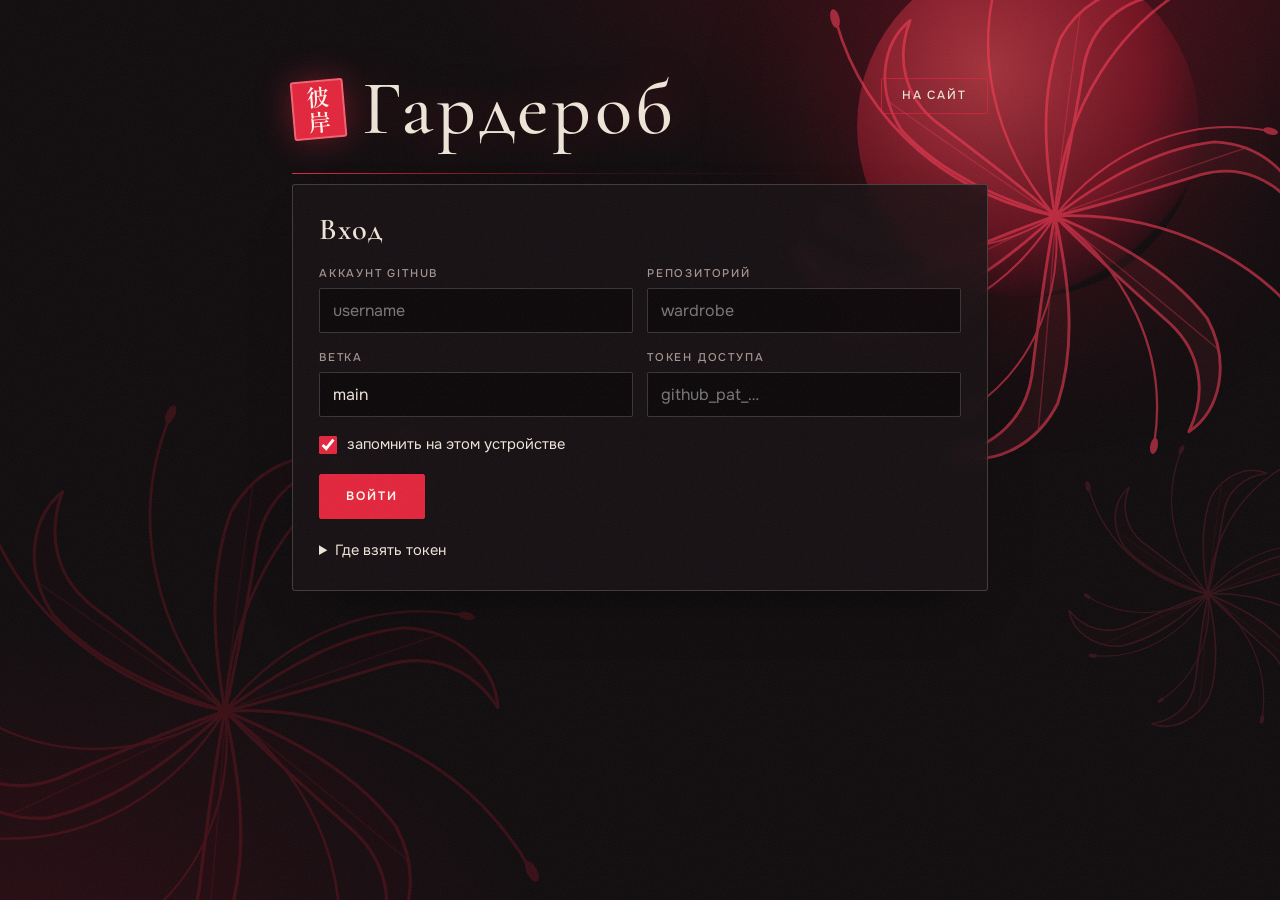
==== admin.html @ f87219b6 "Персонажи и категории Главная показывает персонажей, по нажатию открывается гардероб персонажа с вкл" ====
<!doctype html>
<html lang="ru">
<head>
  <meta charset="utf-8">
  <meta name="viewport" content="width=device-width, initial-scale=1">
  <meta name="theme-color" content="#0e0a0c">
  <meta name="robots" content="noindex,nofollow">
  <title>Гардероб · админка</title>
  <link rel="preconnect" href="https://fonts.googleapis.com">
  <link rel="preconnect" href="https://fonts.gstatic.com" crossorigin>
  <link href="https://fonts.googleapis.com/css2?family=Cormorant+Garamond:ital,wght@0,500;0,600;1,500&family=Onest:wght@400;500;600&family=Shippori+Mincho:wght@600&display=swap" rel="stylesheet">
  <link rel="stylesheet" href="style.css">
</head>
<body>
  <svg width="0" height="0" style="position:absolute" aria-hidden="true"><defs><g id="lily" fill="none" stroke="currentColor" stroke-linecap="round" stroke-linejoin="round"><path d="M0 0C-5 -20 -10 -46 -3 -70C5 -87 22 -95 36 -90C20 -87 9 -76 7 -60C5 -38 3 -18 0 0Z" transform="rotate(4.2) scale(0.94)" fill="currentColor" fill-opacity=".13" stroke-width="1.1"/><path d="M0 -6C1 -28 2 -52 4 -80" transform="rotate(4.2) scale(0.94)" stroke-width=".5" stroke-opacity=".6"/><path d="M0 0C-5 -20 -10 -46 -3 -70C5 -87 22 -95 36 -90C20 -87 9 -76 7 -60C5 -38 3 -18 0 0Z" transform="rotate(67.5) scale(0.93)" fill="currentColor" fill-opacity=".13" stroke-width="1.1"/><path d="M0 -6C1 -28 2 -52 4 -80" transform="rotate(67.5) scale(0.93)" stroke-width=".5" stroke-opacity=".6"/><path d="M0 0C-5 -20 -10 -46 -3 -70C5 -87 22 -95 36 -90C20 -87 9 -76 7 -60C5 -38 3 -18 0 0Z" transform="rotate(126.4) scale(0.97)" fill="currentColor" fill-opacity=".13" stroke-width="1.1"/><path d="M0 -6C1 -28 2 -52 4 -80" transform="rotate(126.4) scale(0.97)" stroke-width=".5" stroke-opacity=".6"/><path d="M0 0C-5 -20 -10 -46 -3 -70C5 -87 22 -95 36 -90C20 -87 9 -76 7 -60C5 -38 3 -18 0 0Z" transform="rotate(181.6) scale(0.99)" fill="currentColor" fill-opacity=".13" stroke-width="1.1"/><path d="M0 -6C1 -28 2 -52 4 -80" transform="rotate(181.6) scale(0.99)" stroke-width=".5" stroke-opacity=".6"/><path d="M0 0C-5 -20 -10 -46 -3 -70C5 -87 22 -95 36 -90C20 -87 9 -76 7 -60C5 -38 3 -18 0 0Z" transform="rotate(241.4) scale(0.98)" fill="currentColor" fill-opacity=".13" stroke-width="1.1"/><path d="M0 -6C1 -28 2 -52 4 -80" transform="rotate(241.4) scale(0.98)" stroke-width=".5" stroke-opacity=".6"/><path d="M0 0C-5 -20 -10 -46 -3 -70C5 -87 22 -95 36 -90C20 -87 9 -76 7 -60C5 -38 3 -18 0 0Z" transform="rotate(301.7) scale(0.93)" fill="currentColor" fill-opacity=".13" stroke-width="1.1"/><path d="M0 -6C1 -28 2 -52 4 -80" transform="rotate(301.7) scale(0.93)" stroke-width=".5" stroke-opacity=".6"/><g transform="rotate(-1.4) scale(1.11)"><path d="M0 0C3 -34 22 -66 56 -80" stroke-width=".9"/><ellipse cx="57" cy="-80.5" rx="3.2" ry="1.5" transform="rotate(-20 57 -80.5)" fill="currentColor" stroke="none"/></g><g transform="rotate(33.2) scale(0.87)"><path d="M0 0C3 -34 22 -66 56 -80" stroke-width=".9"/><ellipse cx="57" cy="-80.5" rx="3.2" ry="1.5" transform="rotate(-20 57 -80.5)" fill="currentColor" stroke="none"/></g><g transform="rotate(82.3) scale(1.16)"><path d="M0 0C3 -34 22 -66 56 -80" stroke-width=".9"/><ellipse cx="57" cy="-80.5" rx="3.2" ry="1.5" transform="rotate(-20 57 -80.5)" fill="currentColor" stroke="none"/></g><g transform="rotate(121.4) scale(0.94)"><path d="M0 0C3 -34 22 -66 56 -80" stroke-width=".9"/><ellipse cx="57" cy="-80.5" rx="3.2" ry="1.5" transform="rotate(-20 57 -80.5)" fill="currentColor" stroke="none"/></g><g transform="rotate(168.6) scale(0.80)"><path d="M0 0C3 -34 22 -66 56 -80" stroke-width=".9"/><ellipse cx="57" cy="-80.5" rx="3.2" ry="1.5" transform="rotate(-20 57 -80.5)" fill="currentColor" stroke="none"/></g><g transform="rotate(206.5) scale(0.90)"><path d="M0 0C3 -34 22 -66 56 -80" stroke-width=".9"/><ellipse cx="57" cy="-80.5" rx="3.2" ry="1.5" transform="rotate(-20 57 -80.5)" fill="currentColor" stroke="none"/></g><g transform="rotate(233.6) scale(0.83)"><path d="M0 0C3 -34 22 -66 56 -80" stroke-width=".9"/><ellipse cx="57" cy="-80.5" rx="3.2" ry="1.5" transform="rotate(-20 57 -80.5)" fill="currentColor" stroke="none"/></g><g transform="rotate(276.6) scale(1.11)"><path d="M0 0C3 -34 22 -66 56 -80" stroke-width=".9"/><ellipse cx="57" cy="-80.5" rx="3.2" ry="1.5" transform="rotate(-20 57 -80.5)" fill="currentColor" stroke="none"/></g><g transform="rotate(314.3) scale(1.01)"><path d="M0 0C3 -34 22 -66 56 -80" stroke-width=".9"/><ellipse cx="57" cy="-80.5" rx="3.2" ry="1.5" transform="rotate(-20 57 -80.5)" fill="currentColor" stroke="none"/></g><circle r="2.4" fill="currentColor" stroke="none"/></g></defs></svg>
  <div class="garden" aria-hidden="true">
    <i class="moon"></i>
    <svg class="lily a" viewBox="-110 -110 220 220"><use href="#lily"/></svg>
    <svg class="lily b" viewBox="-110 -110 220 220"><use href="#lily"/></svg>
    <svg class="lily c" viewBox="-110 -110 220 220"><use href="#lily"/></svg>
    <div class="petals"><span></span><span></span><span></span><span></span><span></span><span></span><span></span><span></span><span></span><span></span><span></span></div>
  </div>
  <div class="wrap narrow">
    <header class="top">
      <h1><a href="./">Гардероб</a></h1>
      <nav><a href="./">На сайт</a></nav>
    </header>
  </div>

  <main class="admin">
    <p id="status" class="status" role="status" hidden></p>

    <!-- 1. ВХОД -->
    <section class="panel" id="p-connect">
      <h2>Вход</h2>
      <div class="two">
        <label class="field">Аккаунт GitHub<input id="owner" placeholder="username" autocapitalize="off" autocorrect="off"></label>
        <label class="field">Репозиторий<input id="repo" placeholder="wardrobe" autocapitalize="off" autocorrect="off"></label>
      </div>
      <div class="two">
        <label class="field">Ветка<input id="branch" value="main" autocapitalize="off"></label>
        <label class="field">Токен доступа<input id="token" type="password" placeholder="github_pat_…" autocomplete="off"></label>
      </div>
      <label class="check"><input type="checkbox" id="remember" checked> запомнить на этом устройстве</label>
      <div class="row"><button class="btn" id="connect" type="button">Войти</button></div>

      <details>
        <summary>Где взять токен</summary>
        <ol>
          <li>Открой <a href="https://github.com/settings/personal-access-tokens/new" target="_blank" rel="noopener">создание токена</a>.</li>
          <li>Repository access: <b>Only select repositories</b>, выбери репозиторий гардероба.</li>
          <li>Permissions, Repository permissions: <b>Contents: Read and write</b>.</li>
          <li>Generate token, скопируй и вставь сюда.</li>
        </ol>
        <p class="small">Токен лежит только в твоём браузере и уходит только на api.github.com. Без него страница ничего не умеет, поэтому посторонние ничего не изменят.</p>
      </details>
    </section>

    <!-- 2. ПЕРСОНАЖИ -->
    <section class="panel" id="p-chars" hidden>
      <h2 id="c-title">Персонажи</h2>
      <p class="small">Шаг 1. Создай персонажей: у каждого свой гардероб, на сайте он открывается по нажатию на карточку.</p>
      <ul class="list" id="clist"></ul>
      <form id="cform" autocomplete="off" style="margin-top:22px">
        <span class="lbl" id="c-form-title">Новый персонаж</span>
        <div class="cover-row">
          <div class="cover-prev" id="c-prev"></div>
          <div class="cover-side">
            <button class="btn ghost" id="c-add-img" type="button">Выбрать обложку</button>
            <input id="c-file" type="file" accept="image/*" hidden>
            <p class="small">Портрет или арт персонажа. Можно без обложки.</p>
          </div>
        </div>
        <label class="field" style="margin-top:18px">Имя<input id="c-name" required placeholder="Лилия"></label>
        <label class="field">Короткая подпись<input id="c-note" placeholder="Необязательно: кто она, откуда"></label>
        <div class="row">
          <button class="btn" id="c-submit" type="submit">Добавить персонажа</button>
          <button class="btn ghost" id="c-cancel" type="button" hidden>Отмена</button>
        </div>
      </form>
    </section>

    <!-- 3. КАТЕГОРИИ -->
    <section class="panel" id="p-cats" hidden>
      <h2>Категории</h2>
      <p class="small">Шаг 2. Создай категории один раз: потом при добавлении вещи они выбираются из списка. Они общие для всех персонажей.</p>
      <div class="chips" id="catlist"></div>
      <form id="catform" class="inline" autocomplete="off">
        <input id="cat-new" placeholder="Новая категория, например Корсеты" aria-label="Новая категория">
        <button class="btn" type="submit">Добавить</button>
      </form>
    </section>

    <!-- 4. ДОБАВИТЬ -->
    <section class="panel" id="p-add" hidden>
      <h2 id="form-title">Новая вещь</h2>
      <p class="small" style="margin:-8px 0 18px">Шаг 3. Выбери персонажа и категорию из созданных выше.</p>
      <form id="form" autocomplete="off">
        <div class="imgs">
          <span class="lbl">Фото. Первое станет обложкой, чтобы выбрать другое, нажми на него.</span>
          <div class="thumbs" id="thumbs"></div>
          <button class="btn ghost" id="add-img" type="button">Добавить фото</button>
          <input id="f-files" type="file" accept="image/*" multiple hidden>
          <p class="small">До 8 фото. Перед загрузкой сжимаются в webp.</p>
        </div>

        <label class="field" style="margin-top:22px">Название<input id="f-name" required placeholder="Чёрный свитер оверсайз"></label>

        <div class="two">
          <label class="field">Персонаж<select id="f-char" required></select></label>
          <label class="field">Категория<select id="f-cat" required></select></label>
        </div>
        <p class="small" id="f-hint" hidden></p>

        <div class="pick">
          <span class="lbl">Цвет. До двух, первый считается основным.</span>
          <div class="palette" id="palette"></div>
        </div>

        <div class="pick">
          <span class="lbl">Сезон</span>
          <div class="pills" id="seasons"></div>
        </div>

        <label class="field">Теги через запятую<input id="f-tags" placeholder="оверсайз, шерсть"></label>
        <div class="sug" id="sug"></div>

        <label class="field">Заметка<textarea id="f-note" rows="3" placeholder="Бренд, размер, где куплено, как стирать"></textarea></label>

        <div class="row">
          <button class="btn" id="submit" type="submit">Добавить в гардероб</button>
          <button class="btn ghost" id="cancel" type="button" hidden>Отмена</button>
        </div>
      </form>
    </section>

    <!-- 5. СПИСОК -->
    <section class="panel" id="p-list" hidden>
      <h2>В гардеробе <span id="n" class="small"></span></h2>
      <ul class="list" id="list"></ul>
      <p class="small">После сохранения сайт обновляется примерно через минуту.</p>
    </section>
  </main>

  <script src="config.js"></script>
  <script src="admin.js"></script>
</body>
</html>
---- style.css ----
/* ============================================================
   ГАРДЕРОБ — ночной сад хигэнбаны (彼岸花)
   тёмная бумага, кровавая луна, тонкие линии, алый только как акцент
   ============================================================ */

/* ---------- основа ---------- */
:root{
  --paper:#0e0a0c;
  --surface:#171013;
  --ink:#ece3d6;
  --mute:#a3938f;
  --line:#33252a;
  --edge:rgba(236,227,214,.2);
  --mat:#efe6da;          /* паспарту под фото */

  --red:#e0243b;
  --red-d:#9c1428;
  --glow:rgba(224,36,59,.42);
  --on-red:#fff4ea;

  --indigo:var(--red);    /* главный акцент (это имя читает админка) */
  --on-indigo:var(--on-red);
  --ok:#8fcfa0;
  --err:#ff8a96;

  --display:'Cormorant Garamond','Cormorant',Georgia,'Times New Roman',serif;
  --ui:'Onest',system-ui,-apple-system,'Segoe UI',sans-serif;
  --jp:'Shippori Mincho','Noto Serif JP','Yu Mincho','Hiragino Mincho ProN',serif;
}
*{box-sizing:border-box;margin:0;padding:0}
html{color-scheme:dark;scroll-behavior:smooth}
body{
  min-height:100vh;
  background:
    radial-gradient(ellipse 70% 45% at 82% -8%,rgba(150,14,34,.34),transparent 70%),
    radial-gradient(ellipse 60% 50% at 0% 105%,rgba(110,10,28,.28),transparent 70%),
    var(--paper);
  background-attachment:fixed;
  color:var(--ink);
  font:400 16px/1.55 var(--ui);
  -webkit-font-smoothing:antialiased;
  overflow-x:clip;
}
/* бумажное зерно */
body::after{
  content:"";position:fixed;inset:0;z-index:100;pointer-events:none;opacity:.06;mix-blend-mode:screen;
  background-image:url("data:image/svg+xml,%3Csvg xmlns='http://www.w3.org/2000/svg' width='160' height='160'%3E%3Cfilter id='n'%3E%3CfeTurbulence type='fractalNoise' baseFrequency='.85' numOctaves='2' stitchTiles='stitch'/%3E%3C/filter%3E%3Crect width='100%25' height='100%25' filter='url(%23n)'/%3E%3C/svg%3E");
}
a{color:inherit}
button,input,select,textarea{font:inherit;color:inherit}
button{cursor:pointer}
:focus-visible{outline:2px solid var(--red);outline-offset:4px}
::selection{background:var(--red);color:var(--on-red)}
[hidden]{display:none!important}
.wrap{position:relative;z-index:1;max-width:1500px;margin:0 auto;padding:0 clamp(16px,4vw,48px)}
.wrap.narrow{max-width:760px;padding:0 clamp(16px,4vw,32px)}

/* ---------- сад на заднем плане ---------- */
.garden{position:fixed;inset:0;z-index:0;pointer-events:none;overflow:hidden}
.moon{
  position:absolute;top:-5vmin;right:9vmin;width:min(38vmin,420px);aspect-ratio:1;border-radius:50%;
  background:radial-gradient(circle at 38% 34%,rgba(238,72,84,.62),rgba(168,22,44,.55) 52%,rgba(86,8,24,.34) 74%,transparent 75%);
  box-shadow:0 0 140px 30px rgba(190,20,44,.2);
  animation:breathe 9s ease-in-out infinite alternate;
}
@keyframes breathe{to{opacity:.8;transform:scale(1.03)}}
.lily{position:absolute;display:block;color:#ff3d58;transform-origin:50% 50%;animation:sway 12s ease-in-out infinite alternate}
.lily.a{top:-9vmin;right:-8vmin;width:min(66vmin,660px);opacity:.55}
.lily.b{bottom:-16vmin;left:-12vmin;width:min(74vmin,740px);opacity:.2;color:#d01a33;animation-duration:15s;animation-direction:alternate-reverse}
.lily.c{top:48%;right:-10vmin;width:min(36vmin,360px);opacity:.16;animation-duration:10s}
@keyframes sway{from{transform:rotate(-2.5deg)}to{transform:rotate(2.5deg)}}

/* падающие лепестки */
.petals span{
  position:absolute;top:-30px;left:var(--x);width:9px;height:24px;opacity:0;
  border-radius:100% 0 100% 0;background:linear-gradient(160deg,#ff5468,#86101f);
  animation:fall var(--t) linear var(--w) infinite;
}
@keyframes fall{
  0%{opacity:0;transform:translate3d(0,-30px,0) rotate(0)}
  8%{opacity:.8}
  92%{opacity:.5}
  100%{opacity:0;transform:translate3d(var(--dx),108vh,0) rotate(var(--rot))}
}
.petals span:nth-child(1){--x:6%;--t:21s;--w:-4s;--dx:70px;--rot:480deg}
.petals span:nth-child(2){--x:15%;--t:26s;--w:-15s;--dx:-50px;--rot:-420deg;scale:.7}
.petals span:nth-child(3){--x:26%;--t:23s;--w:-9s;--dx:90px;--rot:560deg;scale:.85}
.petals span:nth-child(4){--x:37%;--t:29s;--w:-21s;--dx:-80px;--rot:-500deg}
.petals span:nth-child(5){--x:48%;--t:24s;--w:-2s;--dx:60px;--rot:400deg;scale:.65}
.petals span:nth-child(6){--x:58%;--t:27s;--w:-12s;--dx:-70px;--rot:-460deg;scale:.9}
.petals span:nth-child(7){--x:68%;--t:22s;--w:-18s;--dx:100px;--rot:520deg;scale:.75}
.petals span:nth-child(8){--x:77%;--t:30s;--w:-7s;--dx:-60px;--rot:-540deg}
.petals span:nth-child(9){--x:86%;--t:25s;--w:-24s;--dx:80px;--rot:460deg;scale:.7}
.petals span:nth-child(10){--x:93%;--t:28s;--w:-11s;--dx:-90px;--rot:-480deg;scale:.85}
.petals span:nth-child(11){--x:42%;--t:32s;--w:-27s;--dx:50px;--rot:440deg;scale:.6}

/* ---------- шапка ---------- */
.top{position:relative;display:flex;align-items:center;justify-content:space-between;flex-wrap:wrap;gap:14px 20px;padding:44px 0 26px}
.top::after{content:"";position:absolute;left:0;right:0;bottom:0;height:1px;background:linear-gradient(90deg,var(--red),rgba(224,36,59,.15) 45%,transparent 85%)}
.top h1{font:500 clamp(2.7rem,8vw,4.8rem)/1 var(--display);letter-spacing:.05em}
.top h1 a{display:inline-flex;align-items:center;text-decoration:none;text-shadow:0 0 40px rgba(224,36,59,.35)}
/* печать-ханко */
.top h1 a::before{
  content:"彼\A岸";white-space:pre;flex:none;display:grid;place-content:center;text-align:center;
  width:2.3em;height:2.55em;margin-right:.75em;border-radius:3px;rotate:-5deg;
  font:600 .3em/1.12 var(--jp);color:var(--on-red);background:var(--red);letter-spacing:0;text-shadow:none;
  box-shadow:inset 0 0 0 2px rgba(255,244,234,.3),0 0 34px var(--glow);
}
.top .side{display:flex;align-items:center;gap:20px}
.count{font:italic 500 1.25rem/1 var(--display);color:var(--mute);letter-spacing:.04em}
.count:empty{display:none}
.top nav a{display:inline-block;padding:8px 20px;border:1px solid rgba(224,36,59,.65);border-radius:2px;color:var(--ink);text-decoration:none;font-size:.74rem;font-weight:500;letter-spacing:.16em;text-transform:uppercase;transition:background .25s,box-shadow .25s}
.top nav a:hover{background:var(--red);color:var(--on-red);box-shadow:0 0 28px var(--glow)}

/* ---------- страница персонажа ---------- */
.crumb{padding:30px 0 0}
.back{display:inline-flex;align-items:center;gap:10px;color:var(--mute);text-decoration:none;font-size:.74rem;font-weight:500;letter-spacing:.18em;text-transform:uppercase;transition:color .25s}
.back::before{content:"";width:26px;height:1px;background:currentColor;transition:width .35s}
.back:hover{color:var(--ink)}
.back:hover::before{width:42px;background:var(--red)}
.crumb h2{margin-top:14px;font:500 clamp(2.2rem,6vw,3.6rem)/1.05 var(--display);letter-spacing:.04em}
.cnote{max-width:38em;margin-top:8px;font:italic 500 1.3rem/1.35 var(--display);color:var(--mute)}

/* ---------- цветовая лента ---------- */
.spectrum{padding:34px 0 8px}
.bar{display:flex;height:58px;gap:2px;border-radius:2px;overflow:hidden;box-shadow:0 0 0 1px var(--edge),0 22px 40px -26px var(--glow)}
.bar.reveal{animation:sweep 1.1s cubic-bezier(.3,.7,.2,1) both}
@keyframes sweep{from{clip-path:inset(0 100% 0 0)}to{clip-path:inset(0 0 0 0)}}
.seg{flex:var(--n) 1 0%;min-width:10px;border:0;padding:8px 10px;display:flex;align-items:flex-end;text-align:left;font-size:.74rem;line-height:1.1;color:#fff;transition:opacity .3s,filter .25s}
.seg.lt{color:#15100f}
.seg:hover{filter:brightness(1.18)}
.seg .l{display:none}
.seg.wide .l{display:block}
.seg .l b{display:block;font:italic 600 1.02rem/1 var(--display);letter-spacing:.03em}
.bar.has-sel .seg:not(.on){opacity:.25}
.seg:focus-visible{outline-offset:-4px;outline-color:var(--ink)}
.spectrum-note{margin-top:12px;font:italic 500 1.1rem/1.3 var(--display);color:var(--mute)}
.spectrum-note:empty{display:none}

/* ---------- фильтры ---------- */
.controls{display:grid;gap:22px;padding:22px 0 8px}
.tabs{display:flex;flex-wrap:wrap;gap:6px 30px}
.tab{position:relative;background:none;border:0;border-bottom:1px solid transparent;padding:6px 0 8px;color:var(--mute);font:500 1.22rem/1.2 var(--display);letter-spacing:.05em;transition:color .25s,border-color .25s,text-shadow .25s}
.tab .n{margin-left:.35em;font:500 .7rem/1 var(--ui);color:var(--red);vertical-align:.5em;letter-spacing:0}
.tab:hover{color:var(--ink)}
.tab.on{color:var(--ink);border-bottom-color:var(--red);text-shadow:0 0 22px rgba(224,36,59,.65)}
.tab.on::before{content:"";position:absolute;left:50%;bottom:-4px;width:7px;height:7px;margin-left:-3.5px;background:var(--red);rotate:45deg;box-shadow:0 0 12px var(--glow)}
.row2{display:flex;flex-wrap:wrap;align-items:center;gap:14px 28px}
.seasons{display:flex;flex-wrap:wrap;gap:8px}
.pill{background:none;border:1px solid var(--edge);border-radius:999px;padding:5px 16px;font-size:.74rem;font-weight:500;letter-spacing:.14em;text-transform:uppercase;color:var(--mute);transition:background .25s,color .25s,border-color .25s,box-shadow .25s}
.pill:hover{color:var(--ink);border-color:rgba(236,227,214,.5)}
.pill.on{background:var(--red);border-color:var(--red);color:var(--on-red);box-shadow:0 0 22px -4px var(--glow)}
.find,.sort{background:transparent;border:0;border-bottom:1px solid var(--edge);border-radius:0;padding:7px 2px;color:var(--ink);transition:border-color .25s,box-shadow .25s}
.find{flex:1 1 200px;min-width:0;outline:0}
.find::placeholder{color:var(--mute);font-style:italic;opacity:1}
.find:focus{border-color:var(--red);box-shadow:0 10px 18px -14px var(--glow)}
.sort{cursor:pointer;background:var(--paper)}
.sort option{background:var(--surface);color:var(--ink)}
.reset,.rnd{background:none;border:1px solid var(--edge);border-radius:2px;padding:7px 18px;color:var(--ink);font-size:.74rem;font-weight:500;letter-spacing:.14em;text-transform:uppercase;transition:background .25s,border-color .25s,box-shadow .25s}
.rnd{border-color:rgba(224,36,59,.65)}
.rnd:hover,.reset:hover{background:var(--red);border-color:var(--red);color:var(--on-red);box-shadow:0 0 26px var(--glow)}

/* ---------- телефон: фильтры компактнее ---------- */
@media (max-width:600px){
  .top{padding:30px 0 20px}
  .seg.wide .l{display:none}
  .bar{height:48px}
  .tabs{flex-wrap:nowrap;overflow-x:auto;gap:6px 24px;margin:0 calc(-1 * clamp(16px,4vw,48px));padding:0 clamp(16px,4vw,48px) 6px;scrollbar-width:none}
  .tabs::-webkit-scrollbar{display:none}
  .tab{flex:none;white-space:nowrap}
  .row2{gap:14px}
  .sort{margin-left:auto}
}

/* ---------- сетка ---------- */
.grid{columns:2;column-gap:20px;padding:34px 0 90px}
@media (min-width:720px){.grid{columns:3;column-gap:34px}}
@media (min-width:1100px){.grid{columns:4}}
@media (min-width:1500px){.grid{columns:5}}
.item{
  position:relative;display:block;width:100%;margin:0 0 34px;padding:12px 12px 20px;overflow:hidden;
  background:linear-gradient(168deg,rgba(34,21,26,.94),rgba(17,11,14,.94));
  border:1px solid var(--edge);border-radius:3px;color:var(--ink);text-align:left;break-inside:avoid;
  box-shadow:0 26px 40px -30px #000;
  transition:transform .5s cubic-bezier(.2,.8,.2,1),border-color .4s,box-shadow .5s;
  animation:rise .8s cubic-bezier(.2,.8,.2,1) calc(var(--i,0) * 60ms) backwards;
}
/* вторая тонкая линия внутри, как в японских гравюрах */
.item::after{content:"";position:absolute;inset:5px;border:1px solid rgba(236,227,214,.07);border-radius:2px;pointer-events:none;transition:border-color .5s}
/* распускающаяся лилия в углу */
.item::before{
  content:"";position:absolute;z-index:0;right:-46px;bottom:-46px;width:190px;height:190px;pointer-events:none;
  background:linear-gradient(135deg,#ff4a62,#a3162b);opacity:0;scale:.55;rotate:-40deg;
  transition:opacity .8s,scale .9s cubic-bezier(.2,.8,.2,1),rotate 1.1s cubic-bezier(.2,.8,.2,1);
  -webkit-mask:url("data:image/svg+xml,%3Csvg xmlns='http://www.w3.org/2000/svg' viewBox='-110 -110 220 220' fill='none' stroke='%23000' stroke-linecap='round' stroke-linejoin='round'%3E%3Cpath d='M0 0C-5 -20 -10 -46 -3 -70C5 -87 22 -95 36 -90C20 -87 9 -76 7 -60C5 -38 3 -18 0 0Z' transform='rotate(4.2) scale(0.94)' fill='%23000' fill-opacity='.3' stroke-width='2'/%3E%3Cpath d='M0 0C-5 -20 -10 -46 -3 -70C5 -87 22 -95 36 -90C20 -87 9 -76 7 -60C5 -38 3 -18 0 0Z' transform='rotate(67.5) scale(0.93)' fill='%23000' fill-opacity='.3' stroke-width='2'/%3E%3Cpath d='M0 0C-5 -20 -10 -46 -3 -70C5 -87 22 -95 36 -90C20 -87 9 -76 7 -60C5 -38 3 -18 0 0Z' transform='rotate(126.4) scale(0.97)' fill='%23000' fill-opacity='.3' stroke-width='2'/%3E%3Cpath d='M0 0C-5 -20 -10 -46 -3 -70C5 -87 22 -95 36 -90C20 -87 9 -76 7 -60C5 -38 3 -18 0 0Z' transform='rotate(181.6) scale(0.99)' fill='%23000' fill-opacity='.3' stroke-width='2'/%3E%3Cpath d='M0 0C-5 -20 -10 -46 -3 -70C5 -87 22 -95 36 -90C20 -87 9 -76 7 -60C5 -38 3 -18 0 0Z' transform='rotate(241.4) scale(0.98)' fill='%23000' fill-opacity='.3' stroke-width='2'/%3E%3Cpath d='M0 0C-5 -20 -10 -46 -3 -70C5 -87 22 -95 36 -90C20 -87 9 -76 7 -60C5 -38 3 -18 0 0Z' transform='rotate(301.7) scale(0.93)' fill='%23000' fill-opacity='.3' stroke-width='2'/%3E%3Cg transform='rotate(-1.4) scale(1.11)'%3E%3Cpath d='M0 0C3 -34 22 -66 56 -80' stroke-width='1.8'/%3E%3Cellipse cx='57' cy='-80.5' rx='3.6' ry='1.8' transform='rotate(-20 57 -80.5)' fill='%23000' stroke='none'/%3E%3C/g%3E%3Cg transform='rotate(33.2) scale(0.87)'%3E%3Cpath d='M0 0C3 -34 22 -66 56 -80' stroke-width='1.8'/%3E%3Cellipse cx='57' cy='-80.5' rx='3.6' ry='1.8' transform='rotate(-20 57 -80.5)' fill='%23000' stroke='none'/%3E%3C/g%3E%3Cg transform='rotate(82.3) scale(1.16)'%3E%3Cpath d='M0 0C3 -34 22 -66 56 -80' stroke-width='1.8'/%3E%3Cellipse cx='57' cy='-80.5' rx='3.6' ry='1.8' transform='rotate(-20 57 -80.5)' fill='%23000' stroke='none'/%3E%3C/g%3E%3Cg transform='rotate(121.4) scale(0.94)'%3E%3Cpath d='M0 0C3 -34 22 -66 56 -80' stroke-width='1.8'/%3E%3Cellipse cx='57' cy='-80.5' rx='3.6' ry='1.8' transform='rotate(-20 57 -80.5)' fill='%23000' stroke='none'/%3E%3C/g%3E%3Cg transform='rotate(168.6) scale(0.80)'%3E%3Cpath d='M0 0C3 -34 22 -66 56 -80' stroke-width='1.8'/%3E%3Cellipse cx='57' cy='-80.5' rx='3.6' ry='1.8' transform='rotate(-20 57 -80.5)' fill='%23000' stroke='none'/%3E%3C/g%3E%3Cg transform='rotate(206.5) scale(0.90)'%3E%3Cpath d='M0 0C3 -34 22 -66 56 -80' stroke-width='1.8'/%3E%3Cellipse cx='57' cy='-80.5' rx='3.6' ry='1.8' transform='rotate(-20 57 -80.5)' fill='%23000' stroke='none'/%3E%3C/g%3E%3Cg transform='rotate(233.6) scale(0.83)'%3E%3Cpath d='M0 0C3 -34 22 -66 56 -80' stroke-width='1.8'/%3E%3Cellipse cx='57' cy='-80.5' rx='3.6' ry='1.8' transform='rotate(-20 57 -80.5)' fill='%23000' stroke='none'/%3E%3C/g%3E%3Cg transform='rotate(276.6) scale(1.11)'%3E%3Cpath d='M0 0C3 -34 22 -66 56 -80' stroke-width='1.8'/%3E%3Cellipse cx='57' cy='-80.5' rx='3.6' ry='1.8' transform='rotate(-20 57 -80.5)' fill='%23000' stroke='none'/%3E%3C/g%3E%3Cg transform='rotate(314.3) scale(1.01)'%3E%3Cpath d='M0 0C3 -34 22 -66 56 -80' stroke-width='1.8'/%3E%3Cellipse cx='57' cy='-80.5' rx='3.6' ry='1.8' transform='rotate(-20 57 -80.5)' fill='%23000' stroke='none'/%3E%3C/g%3E%3C/svg%3E") center/contain no-repeat;mask:url("data:image/svg+xml,%3Csvg xmlns='http://www.w3.org/2000/svg' viewBox='-110 -110 220 220' fill='none' stroke='%23000' stroke-linecap='round' stroke-linejoin='round'%3E%3Cpath d='M0 0C-5 -20 -10 -46 -3 -70C5 -87 22 -95 36 -90C20 -87 9 -76 7 -60C5 -38 3 -18 0 0Z' transform='rotate(4.2) scale(0.94)' fill='%23000' fill-opacity='.3' stroke-width='2'/%3E%3Cpath d='M0 0C-5 -20 -10 -46 -3 -70C5 -87 22 -95 36 -90C20 -87 9 -76 7 -60C5 -38 3 -18 0 0Z' transform='rotate(67.5) scale(0.93)' fill='%23000' fill-opacity='.3' stroke-width='2'/%3E%3Cpath d='M0 0C-5 -20 -10 -46 -3 -70C5 -87 22 -95 36 -90C20 -87 9 -76 7 -60C5 -38 3 -18 0 0Z' transform='rotate(126.4) scale(0.97)' fill='%23000' fill-opacity='.3' stroke-width='2'/%3E%3Cpath d='M0 0C-5 -20 -10 -46 -3 -70C5 -87 22 -95 36 -90C20 -87 9 -76 7 -60C5 -38 3 -18 0 0Z' transform='rotate(181.6) scale(0.99)' fill='%23000' fill-opacity='.3' stroke-width='2'/%3E%3Cpath d='M0 0C-5 -20 -10 -46 -3 -70C5 -87 22 -95 36 -90C20 -87 9 -76 7 -60C5 -38 3 -18 0 0Z' transform='rotate(241.4) scale(0.98)' fill='%23000' fill-opacity='.3' stroke-width='2'/%3E%3Cpath d='M0 0C-5 -20 -10 -46 -3 -70C5 -87 22 -95 36 -90C20 -87 9 -76 7 -60C5 -38 3 -18 0 0Z' transform='rotate(301.7) scale(0.93)' fill='%23000' fill-opacity='.3' stroke-width='2'/%3E%3Cg transform='rotate(-1.4) scale(1.11)'%3E%3Cpath d='M0 0C3 -34 22 -66 56 -80' stroke-width='1.8'/%3E%3Cellipse cx='57' cy='-80.5' rx='3.6' ry='1.8' transform='rotate(-20 57 -80.5)' fill='%23000' stroke='none'/%3E%3C/g%3E%3Cg transform='rotate(33.2) scale(0.87)'%3E%3Cpath d='M0 0C3 -34 22 -66 56 -80' stroke-width='1.8'/%3E%3Cellipse cx='57' cy='-80.5' rx='3.6' ry='1.8' transform='rotate(-20 57 -80.5)' fill='%23000' stroke='none'/%3E%3C/g%3E%3Cg transform='rotate(82.3) scale(1.16)'%3E%3Cpath d='M0 0C3 -34 22 -66 56 -80' stroke-width='1.8'/%3E%3Cellipse cx='57' cy='-80.5' rx='3.6' ry='1.8' transform='rotate(-20 57 -80.5)' fill='%23000' stroke='none'/%3E%3C/g%3E%3Cg transform='rotate(121.4) scale(0.94)'%3E%3Cpath d='M0 0C3 -34 22 -66 56 -80' stroke-width='1.8'/%3E%3Cellipse cx='57' cy='-80.5' rx='3.6' ry='1.8' transform='rotate(-20 57 -80.5)' fill='%23000' stroke='none'/%3E%3C/g%3E%3Cg transform='rotate(168.6) scale(0.80)'%3E%3Cpath d='M0 0C3 -34 22 -66 56 -80' stroke-width='1.8'/%3E%3Cellipse cx='57' cy='-80.5' rx='3.6' ry='1.8' transform='rotate(-20 57 -80.5)' fill='%23000' stroke='none'/%3E%3C/g%3E%3Cg transform='rotate(206.5) scale(0.90)'%3E%3Cpath d='M0 0C3 -34 22 -66 56 -80' stroke-width='1.8'/%3E%3Cellipse cx='57' cy='-80.5' rx='3.6' ry='1.8' transform='rotate(-20 57 -80.5)' fill='%23000' stroke='none'/%3E%3C/g%3E%3Cg transform='rotate(233.6) scale(0.83)'%3E%3Cpath d='M0 0C3 -34 22 -66 56 -80' stroke-width='1.8'/%3E%3Cellipse cx='57' cy='-80.5' rx='3.6' ry='1.8' transform='rotate(-20 57 -80.5)' fill='%23000' stroke='none'/%3E%3C/g%3E%3Cg transform='rotate(276.6) scale(1.11)'%3E%3Cpath d='M0 0C3 -34 22 -66 56 -80' stroke-width='1.8'/%3E%3Cellipse cx='57' cy='-80.5' rx='3.6' ry='1.8' transform='rotate(-20 57 -80.5)' fill='%23000' stroke='none'/%3E%3C/g%3E%3Cg transform='rotate(314.3) scale(1.01)'%3E%3Cpath d='M0 0C3 -34 22 -66 56 -80' stroke-width='1.8'/%3E%3Cellipse cx='57' cy='-80.5' rx='3.6' ry='1.8' transform='rotate(-20 57 -80.5)' fill='%23000' stroke='none'/%3E%3C/g%3E%3C/svg%3E") center/contain no-repeat;
}
@keyframes rise{from{opacity:0;transform:translateY(26px)}}
.item:hover,.item:focus-visible{transform:translateY(-8px);border-color:rgba(224,36,59,.55);box-shadow:0 34px 60px -26px var(--glow)}
.item:hover::after,.item:focus-visible::after{border-color:rgba(224,36,59,.4)}
.item:hover::before,.item:focus-visible::before{opacity:.34;scale:1;rotate:0deg}
.item>*{position:relative;z-index:1}
.ph{
  display:block;overflow:hidden;margin:9px 9px 0;border-radius:1px;background:var(--line);
  box-shadow:0 0 0 9px var(--mat),0 0 0 10px rgba(0,0,0,.35),0 18px 30px -14px rgba(0,0,0,.9);
  transition:box-shadow .5s;
}
.item:hover .ph,.item:focus-visible .ph{box-shadow:0 0 0 9px var(--mat),0 0 0 10px var(--red),0 18px 34px -12px rgba(0,0,0,.9)}
.ph img{display:block;width:100%;height:auto;transition:transform .9s cubic-bezier(.2,.8,.2,1)}
.item:hover .ph img,.item:focus-visible .ph img{transform:scale(1.035)}
.ph.noimg{display:grid;place-items:center;aspect-ratio:3/4;font:500 3.2rem var(--display);color:rgba(255,255,255,.92)}
.ph .cnt{position:absolute;right:8px;bottom:8px;padding:1px 9px;border-radius:999px;background:rgba(14,10,12,.78);color:var(--ink);font-size:.72rem;letter-spacing:.06em}
.kicker{display:flex;align-items:center;gap:10px;margin:26px 6px 0;font-size:.64rem;font-weight:500;letter-spacing:.24em;text-transform:uppercase;color:var(--red)}
.kicker::after{content:"";flex:1;height:1px;background:linear-gradient(90deg,rgba(224,36,59,.5),transparent)}
.nm{display:block;margin:7px 6px 0;font:600 1.4rem/1.12 var(--display);letter-spacing:.02em;text-wrap:balance}
.ph+.nm{margin-top:26px}
.sub{display:flex;align-items:center;justify-content:space-between;gap:12px;margin:14px 6px 0}
.dots{display:inline-flex;align-items:center}
.dot{width:14px;height:14px;border-radius:50%;border:1px solid rgba(236,227,214,.6);margin-right:-4px;box-shadow:0 0 0 2px #140d10}
.dots .dot:last-child{margin-right:0}
.ssn{display:inline-flex;gap:5px}
.ssn b{display:grid;place-items:center;width:23px;height:23px;border:1px solid var(--edge);border-radius:50%;font:600 .8rem/1 var(--jp);color:var(--mute);transition:color .4s,border-color .4s}
.ssn b.all{width:auto;padding:0 9px;border-radius:999px;font-size:.78rem;letter-spacing:.12em}
.item:hover .ssn b,.item:focus-visible .ssn b{color:var(--ink);border-color:rgba(224,36,59,.6)}
/* печать «новое» */
.new{position:absolute;z-index:3;top:20px;right:20px;width:32px;height:32px;display:grid;place-items:center;rotate:7deg;border-radius:2px;background:var(--red);color:var(--on-red);font-size:0;box-shadow:inset 0 0 0 2px rgba(255,244,234,.3),0 0 22px var(--glow)}
.new::after{content:"新";font:600 1.1rem/1 var(--jp)}

/* карточка персонажа на главной */
a.item.char{text-decoration:none}
.item.char .nm{font-size:1.75rem;margin-top:8px}
.item.char .kicker{margin-top:28px}
.item.char .ph{box-shadow:0 0 0 9px var(--mat),0 0 0 10px rgba(0,0,0,.35),0 18px 30px -14px rgba(0,0,0,.9)}
.item.char .cnote{display:block;margin:8px 6px 0;font-size:1.08rem;line-height:1.3}

.empty{padding:70px 0 100px;max-width:32em}
.empty h2{font:500 clamp(1.9rem,5vw,2.8rem)/1.1 var(--display);letter-spacing:.03em;margin-bottom:14px}
.empty p{color:var(--mute);margin-bottom:20px}
.empty a,.empty button{display:inline-block;padding:9px 22px;border:1px solid rgba(224,36,59,.65);border-radius:2px;background:none;color:var(--ink);text-decoration:none;font-size:.74rem;font-weight:500;letter-spacing:.16em;text-transform:uppercase}
.empty a:hover,.empty button:hover{background:var(--red);color:var(--on-red);box-shadow:0 0 26px var(--glow)}

/* ---------- карточка вещи ---------- */
dialog{margin:auto;width:100%;max-width:min(1000px,94vw);max-height:92vh;overflow:auto;padding:0;border:1px solid var(--edge);border-radius:3px;background:linear-gradient(160deg,#1b1215,#110b0e);color:var(--ink);box-shadow:0 40px 90px rgba(0,0,0,.75),0 0 110px -30px var(--glow)}
dialog[open]{animation:bloom .55s cubic-bezier(.2,.8,.2,1)}
@keyframes bloom{from{opacity:0;transform:translateY(22px) scale(.97)}}
dialog::backdrop{background:rgba(8,4,6,.84);backdrop-filter:blur(6px)}
.x{position:absolute;top:14px;right:16px;z-index:3;width:40px;height:40px;border:1px solid var(--edge);border-radius:50%;background:rgba(14,10,12,.7);color:var(--ink);font-size:1.5rem;line-height:1;transition:background .25s,transform .35s,box-shadow .25s}
.x:hover{background:var(--red);border-color:var(--red);transform:rotate(90deg);box-shadow:0 0 24px var(--glow)}
.m{display:grid;grid-template-columns:minmax(0,1.15fr) minmax(0,1fr)}
.gal{min-width:0;background:radial-gradient(ellipse at 50% 35%,rgba(120,14,32,.3),rgba(10,6,8,.9) 75%);border-right:1px solid var(--edge)}
.gm{display:grid;place-items:center;min-height:min(70vh,640px);padding:34px}
.gm img{display:block;max-width:100%;max-height:76vh;object-fit:contain;box-shadow:0 0 0 12px var(--mat),0 30px 60px -10px rgba(0,0,0,.85)}
.strip{display:flex;gap:12px;padding:6px 22px 22px;overflow-x:auto}
.th{flex:0 0 62px;aspect-ratio:3/4;padding:0;border:1px solid var(--edge);border-radius:1px;overflow:hidden;background:var(--line);opacity:.55;transition:opacity .25s,border-color .25s}
.th:hover{opacity:.9}
.th img{display:block;width:100%;height:100%;object-fit:cover}
.th.on{opacity:1;border-color:var(--red);box-shadow:0 0 18px -2px var(--glow)}
.info{padding:48px 34px 30px;display:flex;flex-direction:column;gap:18px}
.info h2{font:600 clamp(2rem,3.4vw,2.8rem)/1.05 var(--display);letter-spacing:.02em;padding-right:36px}
.info .cat{margin-top:-8px;font-size:.72rem;font-weight:500;letter-spacing:.2em;text-transform:uppercase;color:var(--red)}
.facts{display:grid;grid-template-columns:auto 1fr;gap:10px 22px;font-size:.96rem;padding-top:16px;border-top:1px solid var(--edge)}
.facts dt{color:var(--mute);font-size:.7rem;font-weight:500;letter-spacing:.16em;text-transform:uppercase;padding-top:.38em}
.facts .sw-line{display:flex;flex-wrap:wrap;align-items:center;gap:6px 16px}
.facts .sw-line span{display:inline-flex;align-items:center;gap:8px}
.facts .dot{width:14px;height:14px;margin:0}
.note{white-space:pre-wrap;padding:2px 0 2px 18px;border-left:2px solid var(--red);font:italic 500 1.4rem/1.3 var(--display);color:#f3e9dc}
.mnav{display:flex;gap:12px;margin-top:auto;padding-top:14px}
.mnav button{flex:1;padding:11px;border:1px solid var(--edge);border-radius:2px;background:none;font-size:.74rem;font-weight:500;letter-spacing:.16em;text-transform:uppercase;transition:background .25s,border-color .25s,box-shadow .25s}
.mnav button:hover{background:var(--red);border-color:var(--red);color:var(--on-red);box-shadow:0 0 24px var(--glow)}
@media (max-width:760px){
  .m{grid-template-columns:1fr}
  .gal{border-right:0;border-bottom:1px solid var(--edge)}
  .gm{min-height:0;padding:50px 28px 18px}
  .gm img{max-height:58vh}
  .info{padding:24px 20px 24px}
}

/* ---------- админка ---------- */
.admin{position:relative;z-index:1;max-width:760px;margin:0 auto;padding:10px clamp(16px,4vw,32px) 90px}
.admin h2{font:600 1.9rem/1.1 var(--display);letter-spacing:.04em;margin-bottom:18px}
.panel{margin-bottom:28px;padding:28px 26px;background:rgba(23,16,19,.82);backdrop-filter:blur(8px);border:1px solid var(--edge);border-radius:3px;box-shadow:0 24px 50px -30px #000}
.status{margin:6px 0 22px;padding:12px 16px;border-left:2px solid var(--mute);background:rgba(23,16,19,.9);font-size:.94rem}
.status.ok{border-color:var(--ok)}
.status.err{border-color:var(--err)}
.two{display:grid;grid-template-columns:1fr 1fr;gap:14px}
@media (max-width:560px){.two{grid-template-columns:1fr}.panel{padding:22px 16px}}
.field{display:block;margin-bottom:16px;font-size:.7rem;font-weight:500;letter-spacing:.16em;text-transform:uppercase;color:var(--mute)}
.field input,.field textarea,.field select{display:block;width:100%;margin-top:6px;padding:11px 13px;border:1px solid var(--edge);border-radius:2px;background:rgba(8,5,6,.7);color:var(--ink);font:400 1rem var(--ui);letter-spacing:0;text-transform:none;outline:0;transition:border-color .25s,box-shadow .25s}
.field input:focus,.field textarea:focus,.field select:focus{border-color:var(--red);box-shadow:0 0 22px -8px var(--glow)}
.field textarea{resize:vertical}
.check{display:flex;align-items:center;gap:10px;margin-bottom:14px;font-size:.92rem}
.check input{width:18px;height:18px;accent-color:var(--red)}
.lbl{display:block;margin-bottom:8px;font-size:.7rem;font-weight:500;letter-spacing:.16em;text-transform:uppercase;color:var(--mute)}
.small{font-size:.86rem;color:var(--mute);margin-top:8px}
.btn{padding:12px 26px;border:1px solid var(--red);border-radius:2px;background:var(--red);color:var(--on-red);font-size:.76rem;font-weight:600;letter-spacing:.16em;text-transform:uppercase;transition:box-shadow .25s,filter .25s}
.btn:hover{box-shadow:0 0 30px var(--glow);filter:brightness(1.1)}
.btn.ghost{background:none;border-color:var(--edge);color:var(--ink)}
.btn.ghost:hover{border-color:var(--red);filter:none}
.btn:disabled{opacity:.45;cursor:default;box-shadow:none}
.row{display:flex;flex-wrap:wrap;gap:12px;margin-top:18px}
details{margin-top:20px;font-size:.92rem;color:var(--mute)}
details summary{cursor:pointer;color:var(--ink)}
details ol{margin:10px 0 10px 1.3em}
details a{color:#ff6a7e}
.pick{margin-bottom:18px}
.palette{display:flex;flex-wrap:wrap;gap:12px}
.sw{position:relative;width:36px;height:36px;border-radius:50%;border:1px solid rgba(236,227,214,.5);padding:0;transition:transform .2s}
.sw:hover{transform:scale(1.1)}
.sw[aria-pressed="true"]{outline:2px solid var(--red);outline-offset:3px}
.sw[data-o]::after{content:attr(data-o);position:absolute;right:-7px;top:-7px;width:18px;height:18px;border-radius:50%;background:var(--red);color:var(--on-red);font-size:.7rem;font-weight:600;line-height:18px;text-align:center}
.pills{display:flex;flex-wrap:wrap;gap:8px}
.sug{display:flex;flex-wrap:wrap;gap:6px;margin:-4px 0 16px}
.sug button{padding:3px 12px;border:1px solid var(--edge);border-radius:999px;background:none;color:var(--mute);font-size:.82rem;transition:color .2s,border-color .2s}
.sug button:hover{color:var(--ink);border-color:var(--red)}
.thumbs{display:grid;grid-template-columns:repeat(auto-fill,minmax(92px,1fr));gap:12px;margin-bottom:14px}
.thumbs:empty{display:none}
.tb{position:relative;aspect-ratio:3/4;border:1px solid var(--edge);border-radius:2px;overflow:hidden;background:var(--line);cursor:pointer}
.tb img{display:block;width:100%;height:100%;object-fit:cover}
.tb.first{outline:2px solid var(--red);outline-offset:2px}
.tb.first::after{content:'обложка';position:absolute;left:0;right:0;bottom:0;padding:2px 0;text-align:center;font-size:.7rem;letter-spacing:.08em;background:var(--red);color:var(--on-red)}
.tb .rm{position:absolute;top:4px;right:4px;width:26px;height:26px;border:0;border-radius:50%;background:rgba(14,10,12,.8);color:var(--ink);font-size:1.1rem;line-height:1}
.tb .rm:hover{background:var(--red)}
.chips{display:flex;flex-wrap:wrap;gap:10px;margin:16px 0 18px}
.chip{display:inline-flex;align-items:center;gap:8px;padding:5px 6px 5px 15px;border:1px solid var(--edge);border-radius:999px;font:500 1.1rem/1.2 var(--display);letter-spacing:.03em;background:rgba(8,5,6,.5)}
.chip i{font:500 .7rem/1 var(--ui);font-style:normal;color:var(--red)}
.chip button{width:24px;height:24px;border:0;border-radius:50%;background:none;color:var(--mute);font-size:1.1rem;line-height:1;transition:background .2s,color .2s}
.chip button:hover{background:var(--red);color:var(--on-red)}
.inline{display:flex;gap:12px;flex-wrap:wrap}
.inline input{flex:1 1 220px;min-width:0;padding:11px 13px;border:1px solid var(--edge);border-radius:2px;background:rgba(8,5,6,.7);color:var(--ink);outline:0;transition:border-color .25s,box-shadow .25s}
.inline input:focus{border-color:var(--red);box-shadow:0 0 22px -8px var(--glow)}
.cover-row{display:flex;gap:20px;align-items:center;flex-wrap:wrap}
.cover-prev{width:104px;aspect-ratio:3/4;display:grid;place-items:center;border:1px dashed var(--edge);border-radius:2px;background:rgba(8,5,6,.5);overflow:hidden;color:var(--mute);font-size:.74rem;text-align:center}
.cover-prev img{display:block;width:100%;height:100%;object-fit:cover}
.list{list-style:none}
.list li{display:flex;align-items:center;gap:12px;padding:12px 0;border-bottom:1px solid var(--edge)}
.list .t{flex:1;min-width:0}
.list .t b{display:block;font:600 1.15rem/1.2 var(--display);letter-spacing:.02em;overflow:hidden;text-overflow:ellipsis;white-space:nowrap}
.list .t span{font-size:.82rem;color:var(--mute)}
.list .pre{width:44px;height:58px;border:1px solid var(--edge);border-radius:2px;object-fit:cover;background:var(--line);flex:none}
.list button{padding:6px 14px;border:1px solid var(--edge);border-radius:2px;background:none;font-size:.74rem;letter-spacing:.1em;text-transform:uppercase;transition:border-color .2s,background .2s}
.list button:hover{border-color:var(--red)}
.list .del{color:var(--err)}
.list .del:hover{background:var(--red);color:var(--on-red)}
.list .none{display:block;color:var(--mute);border:0}

@media (prefers-reduced-motion:reduce){
  *,*::before,*::after{animation:none!important;transition:none!important}
  .petals{display:none}
}
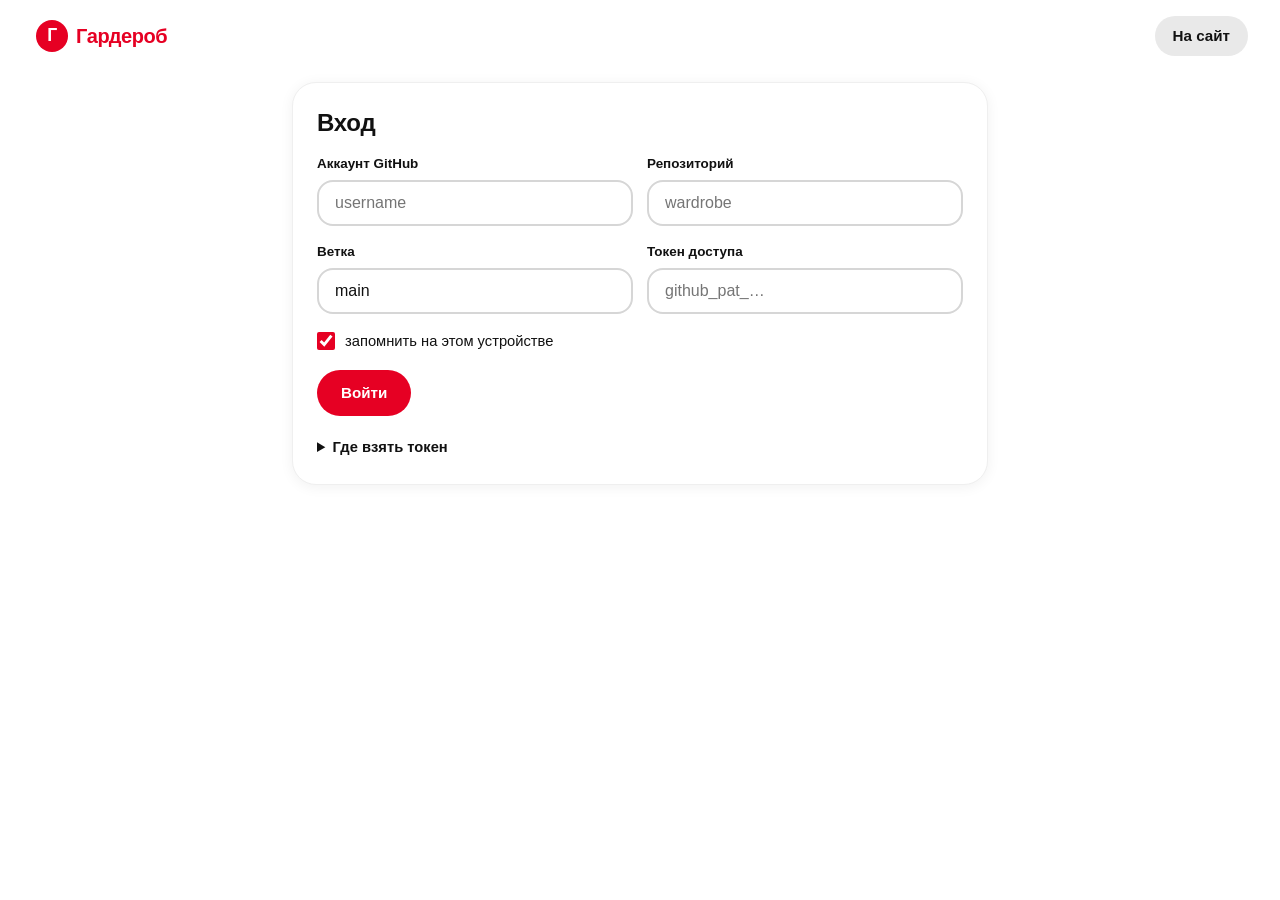
==== commit 914f5a00: "Редизайн в стиле Pinterest: светлая тема, масонри, чипы, новая шапка с поиском Co-Authored-By: Claud" ====
--- a/admin.html
+++ b/admin.html
@@ -3,29 +3,18 @@
 <head>
   <meta charset="utf-8">
   <meta name="viewport" content="width=device-width, initial-scale=1">
-  <meta name="theme-color" content="#0e0a0c">
+  <meta name="theme-color" content="#ffffff">
   <meta name="robots" content="noindex,nofollow">
   <title>Гардероб · админка</title>
-  <link rel="preconnect" href="https://fonts.googleapis.com">
-  <link rel="preconnect" href="https://fonts.gstatic.com" crossorigin>
-  <link href="https://fonts.googleapis.com/css2?family=Cormorant+Garamond:ital,wght@0,500;0,600;1,500&family=Onest:wght@400;500;600&family=Shippori+Mincho:wght@600&display=swap" rel="stylesheet">
   <link rel="stylesheet" href="style.css">
 </head>
 <body>
-  <svg width="0" height="0" style="position:absolute" aria-hidden="true"><defs><g id="lily" fill="none" stroke="currentColor" stroke-linecap="round" stroke-linejoin="round"><path d="M0 0C-5 -20 -10 -46 -3 -70C5 -87 22 -95 36 -90C20 -87 9 -76 7 -60C5 -38 3 -18 0 0Z" transform="rotate(4.2) scale(0.94)" fill="currentColor" fill-opacity=".13" stroke-width="1.1"/><path d="M0 -6C1 -28 2 -52 4 -80" transform="rotate(4.2) scale(0.94)" stroke-width=".5" stroke-opacity=".6"/><path d="M0 0C-5 -20 -10 -46 -3 -70C5 -87 22 -95 36 -90C20 -87 9 -76 7 -60C5 -38 3 -18 0 0Z" transform="rotate(67.5) scale(0.93)" fill="currentColor" fill-opacity=".13" stroke-width="1.1"/><path d="M0 -6C1 -28 2 -52 4 -80" transform="rotate(67.5) scale(0.93)" stroke-width=".5" stroke-opacity=".6"/><path d="M0 0C-5 -20 -10 -46 -3 -70C5 -87 22 -95 36 -90C20 -87 9 -76 7 -60C5 -38 3 -18 0 0Z" transform="rotate(126.4) scale(0.97)" fill="currentColor" fill-opacity=".13" stroke-width="1.1"/><path d="M0 -6C1 -28 2 -52 4 -80" transform="rotate(126.4) scale(0.97)" stroke-width=".5" stroke-opacity=".6"/><path d="M0 0C-5 -20 -10 -46 -3 -70C5 -87 22 -95 36 -90C20 -87 9 -76 7 -60C5 -38 3 -18 0 0Z" transform="rotate(181.6) scale(0.99)" fill="currentColor" fill-opacity=".13" stroke-width="1.1"/><path d="M0 -6C1 -28 2 -52 4 -80" transform="rotate(181.6) scale(0.99)" stroke-width=".5" stroke-opacity=".6"/><path d="M0 0C-5 -20 -10 -46 -3 -70C5 -87 22 -95 36 -90C20 -87 9 -76 7 -60C5 -38 3 -18 0 0Z" transform="rotate(241.4) scale(0.98)" fill="currentColor" fill-opacity=".13" stroke-width="1.1"/><path d="M0 -6C1 -28 2 -52 4 -80" transform="rotate(241.4) scale(0.98)" stroke-width=".5" stroke-opacity=".6"/><path d="M0 0C-5 -20 -10 -46 -3 -70C5 -87 22 -95 36 -90C20 -87 9 -76 7 -60C5 -38 3 -18 0 0Z" transform="rotate(301.7) scale(0.93)" fill="currentColor" fill-opacity=".13" stroke-width="1.1"/><path d="M0 -6C1 -28 2 -52 4 -80" transform="rotate(301.7) scale(0.93)" stroke-width=".5" stroke-opacity=".6"/><g transform="rotate(-1.4) scale(1.11)"><path d="M0 0C3 -34 22 -66 56 -80" stroke-width=".9"/><ellipse cx="57" cy="-80.5" rx="3.2" ry="1.5" transform="rotate(-20 57 -80.5)" fill="currentColor" stroke="none"/></g><g transform="rotate(33.2) scale(0.87)"><path d="M0 0C3 -34 22 -66 56 -80" stroke-width=".9"/><ellipse cx="57" cy="-80.5" rx="3.2" ry="1.5" transform="rotate(-20 57 -80.5)" fill="currentColor" stroke="none"/></g><g transform="rotate(82.3) scale(1.16)"><path d="M0 0C3 -34 22 -66 56 -80" stroke-width=".9"/><ellipse cx="57" cy="-80.5" rx="3.2" ry="1.5" transform="rotate(-20 57 -80.5)" fill="currentColor" stroke="none"/></g><g transform="rotate(121.4) scale(0.94)"><path d="M0 0C3 -34 22 -66 56 -80" stroke-width=".9"/><ellipse cx="57" cy="-80.5" rx="3.2" ry="1.5" transform="rotate(-20 57 -80.5)" fill="currentColor" stroke="none"/></g><g transform="rotate(168.6) scale(0.80)"><path d="M0 0C3 -34 22 -66 56 -80" stroke-width=".9"/><ellipse cx="57" cy="-80.5" rx="3.2" ry="1.5" transform="rotate(-20 57 -80.5)" fill="currentColor" stroke="none"/></g><g transform="rotate(206.5) scale(0.90)"><path d="M0 0C3 -34 22 -66 56 -80" stroke-width=".9"/><ellipse cx="57" cy="-80.5" rx="3.2" ry="1.5" transform="rotate(-20 57 -80.5)" fill="currentColor" stroke="none"/></g><g transform="rotate(233.6) scale(0.83)"><path d="M0 0C3 -34 22 -66 56 -80" stroke-width=".9"/><ellipse cx="57" cy="-80.5" rx="3.2" ry="1.5" transform="rotate(-20 57 -80.5)" fill="currentColor" stroke="none"/></g><g transform="rotate(276.6) scale(1.11)"><path d="M0 0C3 -34 22 -66 56 -80" stroke-width=".9"/><ellipse cx="57" cy="-80.5" rx="3.2" ry="1.5" transform="rotate(-20 57 -80.5)" fill="currentColor" stroke="none"/></g><g transform="rotate(314.3) scale(1.01)"><path d="M0 0C3 -34 22 -66 56 -80" stroke-width=".9"/><ellipse cx="57" cy="-80.5" rx="3.2" ry="1.5" transform="rotate(-20 57 -80.5)" fill="currentColor" stroke="none"/></g><circle r="2.4" fill="currentColor" stroke="none"/></g></defs></svg>
-  <div class="garden" aria-hidden="true">
-    <i class="moon"></i>
-    <svg class="lily a" viewBox="-110 -110 220 220"><use href="#lily"/></svg>
-    <svg class="lily b" viewBox="-110 -110 220 220"><use href="#lily"/></svg>
-    <svg class="lily c" viewBox="-110 -110 220 220"><use href="#lily"/></svg>
-    <div class="petals"><span></span><span></span><span></span><span></span><span></span><span></span><span></span><span></span><span></span><span></span><span></span></div>
-  </div>
-  <div class="wrap narrow">
-    <header class="top">
-      <h1><a href="./">Гардероб</a></h1>
-      <nav><a href="./">На сайт</a></nav>
-    </header>
-  </div>
+  <header class="top">
+    <div class="top-in">
+      <h1 class="logo"><a href="./"><i>Г</i><b>Гардероб</b></a></h1>
+      <div class="side"><nav><a href="./">На сайт</a></nav></div>
+    </div>
+  </header>
 
   <main class="admin">
     <p id="status" class="status" role="status" hidden></p>
--- a/style.css
+++ b/style.css
@@ -1,348 +1,289 @@
 /* ============================================================
-   ГАРДЕРОБ — ночной сад хигэнбаны (彼岸花)
-   тёмная бумага, кровавая луна, тонкие линии, алый только как акцент
+   ГАРДЕРОБ — в стиле Pinterest
+   белый фон, красный акцент, скруглённые карточки, масонри-лента
    ============================================================ */
 
 /* ---------- основа ---------- */
 :root{
-  --paper:#0e0a0c;
-  --surface:#171013;
-  --ink:#ece3d6;
-  --mute:#a3938f;
-  --line:#33252a;
-  --edge:rgba(236,227,214,.2);
-  --mat:#efe6da;          /* паспарту под фото */
-
-  --red:#e0243b;
-  --red-d:#9c1428;
-  --glow:rgba(224,36,59,.42);
-  --on-red:#fff4ea;
+  --paper:#fff;
+  --surface:#f5f5f5;
+  --chip:#e9e9e9;
+  --chip-h:#dcdcdc;
+  --ink:#111;
+  --mute:#767676;
+  --line:#efefef;
+  --edge:#d6d6d6;
+  --focus:#0074e8;
+
+  --red:#e60023;
+  --red-d:#ad081b;
+  --glow:rgba(230,0,35,.28);
+  --on-red:#fff;
 
   --indigo:var(--red);    /* главный акцент (это имя читает админка) */
   --on-indigo:var(--on-red);
-  --ok:#8fcfa0;
-  --err:#ff8a96;
-
-  --display:'Cormorant Garamond','Cormorant',Georgia,'Times New Roman',serif;
-  --ui:'Onest',system-ui,-apple-system,'Segoe UI',sans-serif;
-  --jp:'Shippori Mincho','Noto Serif JP','Yu Mincho','Hiragino Mincho ProN',serif;
+  --ok:#0a7f3f;
+  --err:#cc0000;
+
+  --r:16px;               /* радиус карточек */
+  --gap:16px;
+
+  --ui:-apple-system,BlinkMacSystemFont,'Segoe UI',Roboto,'Helvetica Neue',Helvetica,Arial,sans-serif;
+  --display:var(--ui);    /* админка читает это имя */
+  --jp:var(--ui);
 }
 *{box-sizing:border-box;margin:0;padding:0}
-html{color-scheme:dark;scroll-behavior:smooth}
+html{color-scheme:light;scroll-behavior:smooth}
 body{
   min-height:100vh;
-  background:
-    radial-gradient(ellipse 70% 45% at 82% -8%,rgba(150,14,34,.34),transparent 70%),
-    radial-gradient(ellipse 60% 50% at 0% 105%,rgba(110,10,28,.28),transparent 70%),
-    var(--paper);
-  background-attachment:fixed;
+  background:var(--paper);
   color:var(--ink);
-  font:400 16px/1.55 var(--ui);
+  font:400 16px/1.5 var(--ui);
   -webkit-font-smoothing:antialiased;
   overflow-x:clip;
-}
-/* бумажное зерно */
-body::after{
-  content:"";position:fixed;inset:0;z-index:100;pointer-events:none;opacity:.06;mix-blend-mode:screen;
-  background-image:url("data:image/svg+xml,%3Csvg xmlns='http://www.w3.org/2000/svg' width='160' height='160'%3E%3Cfilter id='n'%3E%3CfeTurbulence type='fractalNoise' baseFrequency='.85' numOctaves='2' stitchTiles='stitch'/%3E%3C/filter%3E%3Crect width='100%25' height='100%25' filter='url(%23n)'/%3E%3C/svg%3E");
 }
 a{color:inherit}
 button,input,select,textarea{font:inherit;color:inherit}
 button{cursor:pointer}
-:focus-visible{outline:2px solid var(--red);outline-offset:4px}
+:focus-visible{outline:3px solid var(--focus);outline-offset:2px}
 ::selection{background:var(--red);color:var(--on-red)}
 [hidden]{display:none!important}
-.wrap{position:relative;z-index:1;max-width:1500px;margin:0 auto;padding:0 clamp(16px,4vw,48px)}
+.wrap{position:relative;max-width:1800px;margin:0 auto;padding:0 clamp(8px,2.5vw,32px)}
 .wrap.narrow{max-width:760px;padding:0 clamp(16px,4vw,32px)}
 
-/* ---------- сад на заднем плане ---------- */
-.garden{position:fixed;inset:0;z-index:0;pointer-events:none;overflow:hidden}
-.moon{
-  position:absolute;top:-5vmin;right:9vmin;width:min(38vmin,420px);aspect-ratio:1;border-radius:50%;
-  background:radial-gradient(circle at 38% 34%,rgba(238,72,84,.62),rgba(168,22,44,.55) 52%,rgba(86,8,24,.34) 74%,transparent 75%);
-  box-shadow:0 0 140px 30px rgba(190,20,44,.2);
-  animation:breathe 9s ease-in-out infinite alternate;
-}
-@keyframes breathe{to{opacity:.8;transform:scale(1.03)}}
-.lily{position:absolute;display:block;color:#ff3d58;transform-origin:50% 50%;animation:sway 12s ease-in-out infinite alternate}
-.lily.a{top:-9vmin;right:-8vmin;width:min(66vmin,660px);opacity:.55}
-.lily.b{bottom:-16vmin;left:-12vmin;width:min(74vmin,740px);opacity:.2;color:#d01a33;animation-duration:15s;animation-direction:alternate-reverse}
-.lily.c{top:48%;right:-10vmin;width:min(36vmin,360px);opacity:.16;animation-duration:10s}
-@keyframes sway{from{transform:rotate(-2.5deg)}to{transform:rotate(2.5deg)}}
-
-/* падающие лепестки */
-.petals span{
-  position:absolute;top:-30px;left:var(--x);width:9px;height:24px;opacity:0;
-  border-radius:100% 0 100% 0;background:linear-gradient(160deg,#ff5468,#86101f);
-  animation:fall var(--t) linear var(--w) infinite;
-}
-@keyframes fall{
-  0%{opacity:0;transform:translate3d(0,-30px,0) rotate(0)}
-  8%{opacity:.8}
-  92%{opacity:.5}
-  100%{opacity:0;transform:translate3d(var(--dx),108vh,0) rotate(var(--rot))}
-}
-.petals span:nth-child(1){--x:6%;--t:21s;--w:-4s;--dx:70px;--rot:480deg}
-.petals span:nth-child(2){--x:15%;--t:26s;--w:-15s;--dx:-50px;--rot:-420deg;scale:.7}
-.petals span:nth-child(3){--x:26%;--t:23s;--w:-9s;--dx:90px;--rot:560deg;scale:.85}
-.petals span:nth-child(4){--x:37%;--t:29s;--w:-21s;--dx:-80px;--rot:-500deg}
-.petals span:nth-child(5){--x:48%;--t:24s;--w:-2s;--dx:60px;--rot:400deg;scale:.65}
-.petals span:nth-child(6){--x:58%;--t:27s;--w:-12s;--dx:-70px;--rot:-460deg;scale:.9}
-.petals span:nth-child(7){--x:68%;--t:22s;--w:-18s;--dx:100px;--rot:520deg;scale:.75}
-.petals span:nth-child(8){--x:77%;--t:30s;--w:-7s;--dx:-60px;--rot:-540deg}
-.petals span:nth-child(9){--x:86%;--t:25s;--w:-24s;--dx:80px;--rot:460deg;scale:.7}
-.petals span:nth-child(10){--x:93%;--t:28s;--w:-11s;--dx:-90px;--rot:-480deg;scale:.85}
-.petals span:nth-child(11){--x:42%;--t:32s;--w:-27s;--dx:50px;--rot:440deg;scale:.6}
-
 /* ---------- шапка ---------- */
-.top{position:relative;display:flex;align-items:center;justify-content:space-between;flex-wrap:wrap;gap:14px 20px;padding:44px 0 26px}
-.top::after{content:"";position:absolute;left:0;right:0;bottom:0;height:1px;background:linear-gradient(90deg,var(--red),rgba(224,36,59,.15) 45%,transparent 85%)}
-.top h1{font:500 clamp(2.7rem,8vw,4.8rem)/1 var(--display);letter-spacing:.05em}
-.top h1 a{display:inline-flex;align-items:center;text-decoration:none;text-shadow:0 0 40px rgba(224,36,59,.35)}
-/* печать-ханко */
-.top h1 a::before{
-  content:"彼\A岸";white-space:pre;flex:none;display:grid;place-content:center;text-align:center;
-  width:2.3em;height:2.55em;margin-right:.75em;border-radius:3px;rotate:-5deg;
-  font:600 .3em/1.12 var(--jp);color:var(--on-red);background:var(--red);letter-spacing:0;text-shadow:none;
-  box-shadow:inset 0 0 0 2px rgba(255,244,234,.3),0 0 34px var(--glow);
-}
-.top .side{display:flex;align-items:center;gap:20px}
-.count{font:italic 500 1.25rem/1 var(--display);color:var(--mute);letter-spacing:.04em}
+.top{position:sticky;top:0;z-index:30;background:rgba(255,255,255,.94);backdrop-filter:saturate(1.4) blur(14px)}
+.top-in{display:flex;align-items:center;gap:12px;max-width:1800px;height:72px;margin:0 auto;padding:0 clamp(12px,2.5vw,32px)}
+.logo{flex:none;font-size:inherit;font-weight:inherit}
+.logo a{display:inline-flex;align-items:center;gap:8px;padding:6px 10px 6px 4px;border-radius:999px;color:var(--red);text-decoration:none;font-size:1.25rem;font-weight:700;letter-spacing:-.02em;transition:background .15s}
+.logo a:hover{background:var(--chip)}
+.logo i{display:grid;place-items:center;width:32px;height:32px;border-radius:50%;background:var(--red);color:var(--on-red);font:700 1.1rem/1 var(--ui);font-style:normal}
+.search{position:relative;flex:1;min-width:0}
+.search svg{position:absolute;left:18px;top:50%;translate:0 -50%;width:18px;height:18px;color:var(--mute);pointer-events:none}
+.find{display:block;width:100%;height:48px;padding:0 20px 0 46px;border:2px solid transparent;border-radius:999px;background:var(--chip);color:var(--ink);outline:0;transition:background .15s,border-color .15s}
+.find::placeholder{color:var(--mute);opacity:1}
+.find:hover{background:var(--chip-h)}
+.find:focus{background:#fff;border-color:var(--focus)}
+.find::-webkit-search-cancel-button{cursor:pointer}
+.side{display:flex;align-items:center;gap:14px;margin-left:auto}
+.count{color:var(--mute);font-size:.88rem;font-weight:500;white-space:nowrap}
 .count:empty{display:none}
-.top nav a{display:inline-block;padding:8px 20px;border:1px solid rgba(224,36,59,.65);border-radius:2px;color:var(--ink);text-decoration:none;font-size:.74rem;font-weight:500;letter-spacing:.16em;text-transform:uppercase;transition:background .25s,box-shadow .25s}
-.top nav a:hover{background:var(--red);color:var(--on-red);box-shadow:0 0 28px var(--glow)}
+.top nav a{display:inline-flex;align-items:center;height:40px;padding:0 18px;border-radius:999px;background:var(--chip);color:var(--ink);text-decoration:none;font-size:.95rem;font-weight:600;transition:background .15s}
+.top nav a:hover{background:var(--chip-h)}
 
 /* ---------- страница персонажа ---------- */
-.crumb{padding:30px 0 0}
-.back{display:inline-flex;align-items:center;gap:10px;color:var(--mute);text-decoration:none;font-size:.74rem;font-weight:500;letter-spacing:.18em;text-transform:uppercase;transition:color .25s}
-.back::before{content:"";width:26px;height:1px;background:currentColor;transition:width .35s}
-.back:hover{color:var(--ink)}
-.back:hover::before{width:42px;background:var(--red)}
-.crumb h2{margin-top:14px;font:500 clamp(2.2rem,6vw,3.6rem)/1.05 var(--display);letter-spacing:.04em}
-.cnote{max-width:38em;margin-top:8px;font:italic 500 1.3rem/1.35 var(--display);color:var(--mute)}
+.crumb{display:flex;flex-direction:column;align-items:center;gap:6px;padding:18px 0 4px;text-align:center}
+.back{align-self:flex-start;display:inline-flex;align-items:center;gap:8px;height:40px;padding:0 16px 0 12px;border-radius:999px;background:var(--chip);color:var(--ink);text-decoration:none;font-size:.9rem;font-weight:600;transition:background .15s}
+.back::before{content:"←";font-size:1.1rem;line-height:1}
+.back:hover{background:var(--chip-h)}
+.crumb h2{margin-top:4px;font:700 clamp(1.9rem,5vw,2.6rem)/1.15 var(--ui);letter-spacing:-.02em}
+.cnote{max-width:34em;color:var(--mute);font-size:1rem}
 
 /* ---------- цветовая лента ---------- */
-.spectrum{padding:34px 0 8px}
-.bar{display:flex;height:58px;gap:2px;border-radius:2px;overflow:hidden;box-shadow:0 0 0 1px var(--edge),0 22px 40px -26px var(--glow)}
-.bar.reveal{animation:sweep 1.1s cubic-bezier(.3,.7,.2,1) both}
-@keyframes sweep{from{clip-path:inset(0 100% 0 0)}to{clip-path:inset(0 0 0 0)}}
-.seg{flex:var(--n) 1 0%;min-width:10px;border:0;padding:8px 10px;display:flex;align-items:flex-end;text-align:left;font-size:.74rem;line-height:1.1;color:#fff;transition:opacity .3s,filter .25s}
-.seg.lt{color:#15100f}
-.seg:hover{filter:brightness(1.18)}
+.spectrum{padding:18px 0 4px}
+.bar{display:flex;height:44px;gap:4px}
+.bar.reveal{animation:sweep .9s cubic-bezier(.3,.7,.2,1) both}
+@keyframes sweep{from{clip-path:inset(0 100% 0 0 round 999px)}to{clip-path:inset(0 0 0 0 round 999px)}}
+.seg{flex:var(--n) 1 0%;min-width:14px;border:0;border-radius:999px;padding:0 14px;display:flex;align-items:center;text-align:left;font-size:.78rem;line-height:1.1;color:#fff;box-shadow:inset 0 0 0 1px rgba(0,0,0,.06);transition:opacity .2s,transform .15s}
+.seg.lt{color:#111}
+.seg:hover{transform:translateY(-2px)}
 .seg .l{display:none}
-.seg.wide .l{display:block}
-.seg .l b{display:block;font:italic 600 1.02rem/1 var(--display);letter-spacing:.03em}
-.bar.has-sel .seg:not(.on){opacity:.25}
-.seg:focus-visible{outline-offset:-4px;outline-color:var(--ink)}
-.spectrum-note{margin-top:12px;font:italic 500 1.1rem/1.3 var(--display);color:var(--mute)}
+.seg.wide .l{display:flex;align-items:baseline;gap:6px;white-space:nowrap;overflow:hidden}
+.seg .l b{font-weight:600;font-size:.82rem}
+.bar.has-sel .seg:not(.on){opacity:.3}
+.seg.on{box-shadow:inset 0 0 0 3px #111}
+.seg:focus-visible{outline-offset:2px}
+.spectrum-note{margin-top:10px;text-align:center;color:var(--mute);font-size:.88rem}
 .spectrum-note:empty{display:none}
 
 /* ---------- фильтры ---------- */
-.controls{display:grid;gap:22px;padding:22px 0 8px}
-.tabs{display:flex;flex-wrap:wrap;gap:6px 30px}
-.tab{position:relative;background:none;border:0;border-bottom:1px solid transparent;padding:6px 0 8px;color:var(--mute);font:500 1.22rem/1.2 var(--display);letter-spacing:.05em;transition:color .25s,border-color .25s,text-shadow .25s}
-.tab .n{margin-left:.35em;font:500 .7rem/1 var(--ui);color:var(--red);vertical-align:.5em;letter-spacing:0}
-.tab:hover{color:var(--ink)}
-.tab.on{color:var(--ink);border-bottom-color:var(--red);text-shadow:0 0 22px rgba(224,36,59,.65)}
-.tab.on::before{content:"";position:absolute;left:50%;bottom:-4px;width:7px;height:7px;margin-left:-3.5px;background:var(--red);rotate:45deg;box-shadow:0 0 12px var(--glow)}
-.row2{display:flex;flex-wrap:wrap;align-items:center;gap:14px 28px}
+.controls{display:grid;gap:12px;padding:14px 0 6px}
+.tabs{display:flex;gap:8px;overflow-x:auto;padding:2px 0 6px;scrollbar-width:none}
+.tabs::-webkit-scrollbar{display:none}
+.tab{flex:none;height:40px;padding:0 16px;border:0;border-radius:999px;background:var(--chip);color:var(--ink);font-size:.95rem;font-weight:600;white-space:nowrap;transition:background .15s,color .15s}
+.tab .n{margin-left:6px;font-size:.78rem;font-weight:500;opacity:.55}
+.tab:hover{background:var(--chip-h)}
+.tab.on{background:var(--ink);color:#fff}
+.tab.on .n{opacity:.7}
+.row2{display:flex;flex-wrap:wrap;align-items:center;gap:8px}
 .seasons{display:flex;flex-wrap:wrap;gap:8px}
-.pill{background:none;border:1px solid var(--edge);border-radius:999px;padding:5px 16px;font-size:.74rem;font-weight:500;letter-spacing:.14em;text-transform:uppercase;color:var(--mute);transition:background .25s,color .25s,border-color .25s,box-shadow .25s}
-.pill:hover{color:var(--ink);border-color:rgba(236,227,214,.5)}
-.pill.on{background:var(--red);border-color:var(--red);color:var(--on-red);box-shadow:0 0 22px -4px var(--glow)}
-.find,.sort{background:transparent;border:0;border-bottom:1px solid var(--edge);border-radius:0;padding:7px 2px;color:var(--ink);transition:border-color .25s,box-shadow .25s}
-.find{flex:1 1 200px;min-width:0;outline:0}
-.find::placeholder{color:var(--mute);font-style:italic;opacity:1}
-.find:focus{border-color:var(--red);box-shadow:0 10px 18px -14px var(--glow)}
-.sort{cursor:pointer;background:var(--paper)}
-.sort option{background:var(--surface);color:var(--ink)}
-.reset,.rnd{background:none;border:1px solid var(--edge);border-radius:2px;padding:7px 18px;color:var(--ink);font-size:.74rem;font-weight:500;letter-spacing:.14em;text-transform:uppercase;transition:background .25s,border-color .25s,box-shadow .25s}
-.rnd{border-color:rgba(224,36,59,.65)}
-.rnd:hover,.reset:hover{background:var(--red);border-color:var(--red);color:var(--on-red);box-shadow:0 0 26px var(--glow)}
-
-/* ---------- телефон: фильтры компактнее ---------- */
+.pill{height:36px;padding:0 14px;border:1px solid var(--edge);border-radius:999px;background:#fff;color:var(--ink);font-size:.88rem;font-weight:600;transition:background .15s,color .15s,border-color .15s}
+.pill:hover{background:var(--surface)}
+.pill.on{background:var(--ink);border-color:var(--ink);color:#fff}
+.sort{margin-left:auto;height:40px;padding:0 14px;border:0;border-radius:999px;background:var(--chip);font-size:.9rem;font-weight:600;cursor:pointer;transition:background .15s}
+.sort:hover{background:var(--chip-h)}
+.sort option{background:#fff;color:var(--ink)}
+.reset,.rnd{height:40px;padding:0 18px;border:0;border-radius:999px;font-size:.9rem;font-weight:600;transition:background .15s,transform .1s}
+.rnd{background:var(--red);color:var(--on-red)}
+.rnd:hover{background:var(--red-d)}
+.reset{background:var(--chip);color:var(--ink)}
+.reset:hover{background:var(--chip-h)}
+.rnd:active,.reset:active{transform:scale(.97)}
+
+/* ---------- лента (масонри) ---------- */
+.grid{columns:2;column-gap:8px;padding:14px 0 80px}
+@media (min-width:600px){.grid{columns:3;column-gap:var(--gap)}}
+@media (min-width:960px){.grid{columns:4}}
+@media (min-width:1280px){.grid{columns:5}}
+@media (min-width:1640px){.grid{columns:6}}
+.item{
+  position:relative;display:block;width:100%;margin:0 0 var(--gap);padding:0;border:0;background:none;
+  text-align:left;color:var(--ink);text-decoration:none;break-inside:avoid;
+  animation:rise .5s cubic-bezier(.2,.8,.2,1) calc(var(--i,0) * 40ms) backwards;
+}
+@media (max-width:599px){.item{margin-bottom:12px}}
+@keyframes rise{from{opacity:0;transform:translateY(14px)}}
+.item:focus-visible{outline-offset:4px;border-radius:var(--r)}
+.ph{position:relative;display:block;overflow:hidden;border-radius:var(--r);background:var(--chip);cursor:zoom-in}
+.ph img{display:block;width:100%;height:auto}
+.ph::after{content:"";position:absolute;inset:0;background:rgba(0,0,0,.36);opacity:0;transition:opacity .2s;pointer-events:none}
+.item:hover .ph::after,.item:focus-visible .ph::after{opacity:1}
+.ph .pin{position:absolute;z-index:2;top:12px;right:12px;height:40px;padding:0 16px;display:inline-flex;align-items:center;border-radius:999px;background:var(--red);color:var(--on-red);font-size:.9rem;font-weight:600;opacity:0;translate:0 -4px;transition:opacity .2s,translate .2s,background .15s}
+.item:hover .pin,.item:focus-visible .pin{opacity:1;translate:0 0}
+.ph .pin:hover{background:var(--red-d)}
+.ph.noimg{display:grid;place-items:center;aspect-ratio:3/4;font:700 3rem var(--ui);color:rgba(0,0,0,.55)}
+.ph .cnt{position:absolute;z-index:2;left:10px;bottom:10px;padding:2px 10px;border-radius:999px;background:rgba(255,255,255,.92);color:var(--ink);font-size:.78rem;font-weight:600}
+.nm{display:block;margin:8px 4px 0;font-size:.92rem;font-weight:600;line-height:1.25;text-wrap:balance;overflow-wrap:anywhere}
+.sub{display:flex;align-items:center;justify-content:space-between;gap:10px;margin:5px 4px 0;min-height:16px}
+.dots{display:inline-flex;align-items:center}
+.dot{width:14px;height:14px;border-radius:50%;border:1px solid rgba(0,0,0,.18);margin-right:-4px;box-shadow:0 0 0 2px #fff}
+.dots .dot:last-child{margin-right:0}
+.ssn{min-width:0;overflow:hidden;text-overflow:ellipsis;white-space:nowrap;color:var(--mute);font-size:.78rem}
+.new{position:absolute;z-index:3;top:10px;left:10px;height:24px;padding:0 10px;display:inline-flex;align-items:center;border-radius:999px;background:var(--red);color:var(--on-red);font-size:.72rem;font-weight:700;letter-spacing:.02em;pointer-events:none}
+
+/* карточка персонажа на главной — «доска» */
+a.item.char{display:flex;flex-direction:column;text-decoration:none}
+.item.char .kicker{order:2}
+.item.char .cnote{order:3}
+.item.char .ph{border-radius:24px}
+.item.char .nm{margin-top:10px;font-size:1.05rem;font-weight:700}
+.item.char .kicker{display:block;margin:2px 4px 0;color:var(--mute);font-size:.82rem}
+.item.char .cnote{display:block;margin:4px 4px 0;font-size:.86rem;line-height:1.35;color:var(--mute)}
+
+.empty{padding:70px 0 100px;max-width:30em;margin:0 auto;text-align:center}
+.empty h2{font:700 clamp(1.5rem,4vw,2rem)/1.2 var(--ui);letter-spacing:-.01em;margin-bottom:10px}
+.empty p{color:var(--mute);margin-bottom:20px}
+.empty a,.empty button{display:inline-flex;align-items:center;height:44px;padding:0 24px;border:0;border-radius:999px;background:var(--red);color:var(--on-red);text-decoration:none;font-size:.95rem;font-weight:600}
+.empty a:hover,.empty button:hover{background:var(--red-d)}
+
+/* ---------- карточка вещи (как закрытый пин) ---------- */
+dialog{margin:auto;width:100%;max-width:min(1016px,94vw);max-height:92vh;overflow:auto;padding:0;border:0;border-radius:32px;background:#fff;color:var(--ink);box-shadow:0 12px 60px rgba(0,0,0,.28)}
+dialog[open]{animation:pop .3s cubic-bezier(.2,.8,.2,1)}
+@keyframes pop{from{opacity:0;transform:translateY(16px) scale(.98)}}
+dialog::backdrop{background:rgba(0,0,0,.6)}
+.x{position:absolute;top:14px;right:14px;z-index:5;width:44px;height:44px;border:0;border-radius:50%;background:#fff;color:var(--ink);font-size:1.6rem;line-height:1;box-shadow:0 2px 10px rgba(0,0,0,.2);transition:background .15s}
+.x:hover{background:var(--chip)}
+.m{display:grid;grid-template-columns:minmax(0,1.1fr) minmax(0,1fr)}
+.gal{min-width:0;background:var(--surface)}
+.gm{display:grid;place-items:center;min-height:min(70vh,640px);padding:20px}
+.gm img{display:block;max-width:100%;max-height:76vh;object-fit:contain;border-radius:24px}
+.strip{display:flex;gap:10px;padding:0 20px 20px;overflow-x:auto}
+.th{flex:0 0 64px;aspect-ratio:3/4;padding:0;border:2px solid transparent;border-radius:12px;overflow:hidden;background:var(--chip);opacity:.7;transition:opacity .15s,border-color .15s}
+.th:hover{opacity:1}
+.th img{display:block;width:100%;height:100%;object-fit:cover}
+.th.on{opacity:1;border-color:var(--ink)}
+.info{padding:56px 32px 28px;display:flex;flex-direction:column;gap:16px}
+.info h2{font:700 clamp(1.7rem,3vw,2.2rem)/1.15 var(--ui);letter-spacing:-.02em;padding-right:36px}
+.info .cat{align-self:flex-start;margin-top:-6px;padding:4px 12px;border-radius:999px;background:var(--chip);font-size:.82rem;font-weight:600}
+.facts{display:grid;grid-template-columns:auto 1fr;gap:10px 20px;font-size:.95rem;padding-top:16px;border-top:1px solid var(--line)}
+.facts dt{color:var(--mute);font-size:.84rem;font-weight:600;padding-top:.1em}
+.facts .sw-line{display:flex;flex-wrap:wrap;align-items:center;gap:6px 14px}
+.facts .sw-line span{display:inline-flex;align-items:center;gap:8px}
+.facts .dot{width:16px;height:16px;margin:0;box-shadow:none}
+.note{white-space:pre-wrap;padding:14px 16px;border-radius:16px;background:var(--surface);font-size:.95rem;line-height:1.55;color:#333}
+.mnav{display:flex;gap:10px;margin-top:auto;padding-top:12px}
+.mnav button{flex:1;height:48px;border:0;border-radius:999px;background:var(--chip);font-size:.95rem;font-weight:600;transition:background .15s}
+.mnav button:hover{background:var(--chip-h)}
+.mnav button[data-d="1"]{background:var(--red);color:var(--on-red)}
+.mnav button[data-d="1"]:hover{background:var(--red-d)}
+@media (max-width:760px){
+  dialog{border-radius:24px}
+  .m{grid-template-columns:1fr}
+  .gm{min-height:0;padding:64px 16px 12px}
+  .gm img{max-height:58vh}
+  .info{padding:20px 20px 24px}
+}
+
+/* ---------- телефон ---------- */
 @media (max-width:600px){
-  .top{padding:30px 0 20px}
+  .top-in{height:64px;gap:8px}
+  .logo b{display:none}
+  .logo a{padding:4px}
+  .count{display:none}
   .seg.wide .l{display:none}
-  .bar{height:48px}
-  .tabs{flex-wrap:nowrap;overflow-x:auto;gap:6px 24px;margin:0 calc(-1 * clamp(16px,4vw,48px));padding:0 clamp(16px,4vw,48px) 6px;scrollbar-width:none}
-  .tabs::-webkit-scrollbar{display:none}
-  .tab{flex:none;white-space:nowrap}
-  .row2{gap:14px}
-  .sort{margin-left:auto}
-}
-
-/* ---------- сетка ---------- */
-.grid{columns:2;column-gap:20px;padding:34px 0 90px}
-@media (min-width:720px){.grid{columns:3;column-gap:34px}}
-@media (min-width:1100px){.grid{columns:4}}
-@media (min-width:1500px){.grid{columns:5}}
-.item{
-  position:relative;display:block;width:100%;margin:0 0 34px;padding:12px 12px 20px;overflow:hidden;
-  background:linear-gradient(168deg,rgba(34,21,26,.94),rgba(17,11,14,.94));
-  border:1px solid var(--edge);border-radius:3px;color:var(--ink);text-align:left;break-inside:avoid;
-  box-shadow:0 26px 40px -30px #000;
-  transition:transform .5s cubic-bezier(.2,.8,.2,1),border-color .4s,box-shadow .5s;
-  animation:rise .8s cubic-bezier(.2,.8,.2,1) calc(var(--i,0) * 60ms) backwards;
-}
-/* вторая тонкая линия внутри, как в японских гравюрах */
-.item::after{content:"";position:absolute;inset:5px;border:1px solid rgba(236,227,214,.07);border-radius:2px;pointer-events:none;transition:border-color .5s}
-/* распускающаяся лилия в углу */
-.item::before{
-  content:"";position:absolute;z-index:0;right:-46px;bottom:-46px;width:190px;height:190px;pointer-events:none;
-  background:linear-gradient(135deg,#ff4a62,#a3162b);opacity:0;scale:.55;rotate:-40deg;
-  transition:opacity .8s,scale .9s cubic-bezier(.2,.8,.2,1),rotate 1.1s cubic-bezier(.2,.8,.2,1);
-  -webkit-mask:url("data:image/svg+xml,%3Csvg xmlns='http://www.w3.org/2000/svg' viewBox='-110 -110 220 220' fill='none' stroke='%23000' stroke-linecap='round' stroke-linejoin='round'%3E%3Cpath d='M0 0C-5 -20 -10 -46 -3 -70C5 -87 22 -95 36 -90C20 -87 9 -76 7 -60C5 -38 3 -18 0 0Z' transform='rotate(4.2) scale(0.94)' fill='%23000' fill-opacity='.3' stroke-width='2'/%3E%3Cpath d='M0 0C-5 -20 -10 -46 -3 -70C5 -87 22 -95 36 -90C20 -87 9 -76 7 -60C5 -38 3 -18 0 0Z' transform='rotate(67.5) scale(0.93)' fill='%23000' fill-opacity='.3' stroke-width='2'/%3E%3Cpath d='M0 0C-5 -20 -10 -46 -3 -70C5 -87 22 -95 36 -90C20 -87 9 -76 7 -60C5 -38 3 -18 0 0Z' transform='rotate(126.4) scale(0.97)' fill='%23000' fill-opacity='.3' stroke-width='2'/%3E%3Cpath d='M0 0C-5 -20 -10 -46 -3 -70C5 -87 22 -95 36 -90C20 -87 9 -76 7 -60C5 -38 3 -18 0 0Z' transform='rotate(181.6) scale(0.99)' fill='%23000' fill-opacity='.3' stroke-width='2'/%3E%3Cpath d='M0 0C-5 -20 -10 -46 -3 -70C5 -87 22 -95 36 -90C20 -87 9 -76 7 -60C5 -38 3 -18 0 0Z' transform='rotate(241.4) scale(0.98)' fill='%23000' fill-opacity='.3' stroke-width='2'/%3E%3Cpath d='M0 0C-5 -20 -10 -46 -3 -70C5 -87 22 -95 36 -90C20 -87 9 -76 7 -60C5 -38 3 -18 0 0Z' transform='rotate(301.7) scale(0.93)' fill='%23000' fill-opacity='.3' stroke-width='2'/%3E%3Cg transform='rotate(-1.4) scale(1.11)'%3E%3Cpath d='M0 0C3 -34 22 -66 56 -80' stroke-width='1.8'/%3E%3Cellipse cx='57' cy='-80.5' rx='3.6' ry='1.8' transform='rotate(-20 57 -80.5)' fill='%23000' stroke='none'/%3E%3C/g%3E%3Cg transform='rotate(33.2) scale(0.87)'%3E%3Cpath d='M0 0C3 -34 22 -66 56 -80' stroke-width='1.8'/%3E%3Cellipse cx='57' cy='-80.5' rx='3.6' ry='1.8' transform='rotate(-20 57 -80.5)' fill='%23000' stroke='none'/%3E%3C/g%3E%3Cg transform='rotate(82.3) scale(1.16)'%3E%3Cpath d='M0 0C3 -34 22 -66 56 -80' stroke-width='1.8'/%3E%3Cellipse cx='57' cy='-80.5' rx='3.6' ry='1.8' transform='rotate(-20 57 -80.5)' fill='%23000' stroke='none'/%3E%3C/g%3E%3Cg transform='rotate(121.4) scale(0.94)'%3E%3Cpath d='M0 0C3 -34 22 -66 56 -80' stroke-width='1.8'/%3E%3Cellipse cx='57' cy='-80.5' rx='3.6' ry='1.8' transform='rotate(-20 57 -80.5)' fill='%23000' stroke='none'/%3E%3C/g%3E%3Cg transform='rotate(168.6) scale(0.80)'%3E%3Cpath d='M0 0C3 -34 22 -66 56 -80' stroke-width='1.8'/%3E%3Cellipse cx='57' cy='-80.5' rx='3.6' ry='1.8' transform='rotate(-20 57 -80.5)' fill='%23000' stroke='none'/%3E%3C/g%3E%3Cg transform='rotate(206.5) scale(0.90)'%3E%3Cpath d='M0 0C3 -34 22 -66 56 -80' stroke-width='1.8'/%3E%3Cellipse cx='57' cy='-80.5' rx='3.6' ry='1.8' transform='rotate(-20 57 -80.5)' fill='%23000' stroke='none'/%3E%3C/g%3E%3Cg transform='rotate(233.6) scale(0.83)'%3E%3Cpath d='M0 0C3 -34 22 -66 56 -80' stroke-width='1.8'/%3E%3Cellipse cx='57' cy='-80.5' rx='3.6' ry='1.8' transform='rotate(-20 57 -80.5)' fill='%23000' stroke='none'/%3E%3C/g%3E%3Cg transform='rotate(276.6) scale(1.11)'%3E%3Cpath d='M0 0C3 -34 22 -66 56 -80' stroke-width='1.8'/%3E%3Cellipse cx='57' cy='-80.5' rx='3.6' ry='1.8' transform='rotate(-20 57 -80.5)' fill='%23000' stroke='none'/%3E%3C/g%3E%3Cg transform='rotate(314.3) scale(1.01)'%3E%3Cpath d='M0 0C3 -34 22 -66 56 -80' stroke-width='1.8'/%3E%3Cellipse cx='57' cy='-80.5' rx='3.6' ry='1.8' transform='rotate(-20 57 -80.5)' fill='%23000' stroke='none'/%3E%3C/g%3E%3C/svg%3E") center/contain no-repeat;mask:url("data:image/svg+xml,%3Csvg xmlns='http://www.w3.org/2000/svg' viewBox='-110 -110 220 220' fill='none' stroke='%23000' stroke-linecap='round' stroke-linejoin='round'%3E%3Cpath d='M0 0C-5 -20 -10 -46 -3 -70C5 -87 22 -95 36 -90C20 -87 9 -76 7 -60C5 -38 3 -18 0 0Z' transform='rotate(4.2) scale(0.94)' fill='%23000' fill-opacity='.3' stroke-width='2'/%3E%3Cpath d='M0 0C-5 -20 -10 -46 -3 -70C5 -87 22 -95 36 -90C20 -87 9 -76 7 -60C5 -38 3 -18 0 0Z' transform='rotate(67.5) scale(0.93)' fill='%23000' fill-opacity='.3' stroke-width='2'/%3E%3Cpath d='M0 0C-5 -20 -10 -46 -3 -70C5 -87 22 -95 36 -90C20 -87 9 -76 7 -60C5 -38 3 -18 0 0Z' transform='rotate(126.4) scale(0.97)' fill='%23000' fill-opacity='.3' stroke-width='2'/%3E%3Cpath d='M0 0C-5 -20 -10 -46 -3 -70C5 -87 22 -95 36 -90C20 -87 9 -76 7 -60C5 -38 3 -18 0 0Z' transform='rotate(181.6) scale(0.99)' fill='%23000' fill-opacity='.3' stroke-width='2'/%3E%3Cpath d='M0 0C-5 -20 -10 -46 -3 -70C5 -87 22 -95 36 -90C20 -87 9 -76 7 -60C5 -38 3 -18 0 0Z' transform='rotate(241.4) scale(0.98)' fill='%23000' fill-opacity='.3' stroke-width='2'/%3E%3Cpath d='M0 0C-5 -20 -10 -46 -3 -70C5 -87 22 -95 36 -90C20 -87 9 -76 7 -60C5 -38 3 -18 0 0Z' transform='rotate(301.7) scale(0.93)' fill='%23000' fill-opacity='.3' stroke-width='2'/%3E%3Cg transform='rotate(-1.4) scale(1.11)'%3E%3Cpath d='M0 0C3 -34 22 -66 56 -80' stroke-width='1.8'/%3E%3Cellipse cx='57' cy='-80.5' rx='3.6' ry='1.8' transform='rotate(-20 57 -80.5)' fill='%23000' stroke='none'/%3E%3C/g%3E%3Cg transform='rotate(33.2) scale(0.87)'%3E%3Cpath d='M0 0C3 -34 22 -66 56 -80' stroke-width='1.8'/%3E%3Cellipse cx='57' cy='-80.5' rx='3.6' ry='1.8' transform='rotate(-20 57 -80.5)' fill='%23000' stroke='none'/%3E%3C/g%3E%3Cg transform='rotate(82.3) scale(1.16)'%3E%3Cpath d='M0 0C3 -34 22 -66 56 -80' stroke-width='1.8'/%3E%3Cellipse cx='57' cy='-80.5' rx='3.6' ry='1.8' transform='rotate(-20 57 -80.5)' fill='%23000' stroke='none'/%3E%3C/g%3E%3Cg transform='rotate(121.4) scale(0.94)'%3E%3Cpath d='M0 0C3 -34 22 -66 56 -80' stroke-width='1.8'/%3E%3Cellipse cx='57' cy='-80.5' rx='3.6' ry='1.8' transform='rotate(-20 57 -80.5)' fill='%23000' stroke='none'/%3E%3C/g%3E%3Cg transform='rotate(168.6) scale(0.80)'%3E%3Cpath d='M0 0C3 -34 22 -66 56 -80' stroke-width='1.8'/%3E%3Cellipse cx='57' cy='-80.5' rx='3.6' ry='1.8' transform='rotate(-20 57 -80.5)' fill='%23000' stroke='none'/%3E%3C/g%3E%3Cg transform='rotate(206.5) scale(0.90)'%3E%3Cpath d='M0 0C3 -34 22 -66 56 -80' stroke-width='1.8'/%3E%3Cellipse cx='57' cy='-80.5' rx='3.6' ry='1.8' transform='rotate(-20 57 -80.5)' fill='%23000' stroke='none'/%3E%3C/g%3E%3Cg transform='rotate(233.6) scale(0.83)'%3E%3Cpath d='M0 0C3 -34 22 -66 56 -80' stroke-width='1.8'/%3E%3Cellipse cx='57' cy='-80.5' rx='3.6' ry='1.8' transform='rotate(-20 57 -80.5)' fill='%23000' stroke='none'/%3E%3C/g%3E%3Cg transform='rotate(276.6) scale(1.11)'%3E%3Cpath d='M0 0C3 -34 22 -66 56 -80' stroke-width='1.8'/%3E%3Cellipse cx='57' cy='-80.5' rx='3.6' ry='1.8' transform='rotate(-20 57 -80.5)' fill='%23000' stroke='none'/%3E%3C/g%3E%3Cg transform='rotate(314.3) scale(1.01)'%3E%3Cpath d='M0 0C3 -34 22 -66 56 -80' stroke-width='1.8'/%3E%3Cellipse cx='57' cy='-80.5' rx='3.6' ry='1.8' transform='rotate(-20 57 -80.5)' fill='%23000' stroke='none'/%3E%3C/g%3E%3C/svg%3E") center/contain no-repeat;
-}
-@keyframes rise{from{opacity:0;transform:translateY(26px)}}
-.item:hover,.item:focus-visible{transform:translateY(-8px);border-color:rgba(224,36,59,.55);box-shadow:0 34px 60px -26px var(--glow)}
-.item:hover::after,.item:focus-visible::after{border-color:rgba(224,36,59,.4)}
-.item:hover::before,.item:focus-visible::before{opacity:.34;scale:1;rotate:0deg}
-.item>*{position:relative;z-index:1}
-.ph{
-  display:block;overflow:hidden;margin:9px 9px 0;border-radius:1px;background:var(--line);
-  box-shadow:0 0 0 9px var(--mat),0 0 0 10px rgba(0,0,0,.35),0 18px 30px -14px rgba(0,0,0,.9);
-  transition:box-shadow .5s;
-}
-.item:hover .ph,.item:focus-visible .ph{box-shadow:0 0 0 9px var(--mat),0 0 0 10px var(--red),0 18px 34px -12px rgba(0,0,0,.9)}
-.ph img{display:block;width:100%;height:auto;transition:transform .9s cubic-bezier(.2,.8,.2,1)}
-.item:hover .ph img,.item:focus-visible .ph img{transform:scale(1.035)}
-.ph.noimg{display:grid;place-items:center;aspect-ratio:3/4;font:500 3.2rem var(--display);color:rgba(255,255,255,.92)}
-.ph .cnt{position:absolute;right:8px;bottom:8px;padding:1px 9px;border-radius:999px;background:rgba(14,10,12,.78);color:var(--ink);font-size:.72rem;letter-spacing:.06em}
-.kicker{display:flex;align-items:center;gap:10px;margin:26px 6px 0;font-size:.64rem;font-weight:500;letter-spacing:.24em;text-transform:uppercase;color:var(--red)}
-.kicker::after{content:"";flex:1;height:1px;background:linear-gradient(90deg,rgba(224,36,59,.5),transparent)}
-.nm{display:block;margin:7px 6px 0;font:600 1.4rem/1.12 var(--display);letter-spacing:.02em;text-wrap:balance}
-.ph+.nm{margin-top:26px}
-.sub{display:flex;align-items:center;justify-content:space-between;gap:12px;margin:14px 6px 0}
-.dots{display:inline-flex;align-items:center}
-.dot{width:14px;height:14px;border-radius:50%;border:1px solid rgba(236,227,214,.6);margin-right:-4px;box-shadow:0 0 0 2px #140d10}
-.dots .dot:last-child{margin-right:0}
-.ssn{display:inline-flex;gap:5px}
-.ssn b{display:grid;place-items:center;width:23px;height:23px;border:1px solid var(--edge);border-radius:50%;font:600 .8rem/1 var(--jp);color:var(--mute);transition:color .4s,border-color .4s}
-.ssn b.all{width:auto;padding:0 9px;border-radius:999px;font-size:.78rem;letter-spacing:.12em}
-.item:hover .ssn b,.item:focus-visible .ssn b{color:var(--ink);border-color:rgba(224,36,59,.6)}
-/* печать «новое» */
-.new{position:absolute;z-index:3;top:20px;right:20px;width:32px;height:32px;display:grid;place-items:center;rotate:7deg;border-radius:2px;background:var(--red);color:var(--on-red);font-size:0;box-shadow:inset 0 0 0 2px rgba(255,244,234,.3),0 0 22px var(--glow)}
-.new::after{content:"新";font:600 1.1rem/1 var(--jp)}
-
-/* карточка персонажа на главной */
-a.item.char{text-decoration:none}
-.item.char .nm{font-size:1.75rem;margin-top:8px}
-.item.char .kicker{margin-top:28px}
-.item.char .ph{box-shadow:0 0 0 9px var(--mat),0 0 0 10px rgba(0,0,0,.35),0 18px 30px -14px rgba(0,0,0,.9)}
-.item.char .cnote{display:block;margin:8px 6px 0;font-size:1.08rem;line-height:1.3}
-
-.empty{padding:70px 0 100px;max-width:32em}
-.empty h2{font:500 clamp(1.9rem,5vw,2.8rem)/1.1 var(--display);letter-spacing:.03em;margin-bottom:14px}
-.empty p{color:var(--mute);margin-bottom:20px}
-.empty a,.empty button{display:inline-block;padding:9px 22px;border:1px solid rgba(224,36,59,.65);border-radius:2px;background:none;color:var(--ink);text-decoration:none;font-size:.74rem;font-weight:500;letter-spacing:.16em;text-transform:uppercase}
-.empty a:hover,.empty button:hover{background:var(--red);color:var(--on-red);box-shadow:0 0 26px var(--glow)}
-
-/* ---------- карточка вещи ---------- */
-dialog{margin:auto;width:100%;max-width:min(1000px,94vw);max-height:92vh;overflow:auto;padding:0;border:1px solid var(--edge);border-radius:3px;background:linear-gradient(160deg,#1b1215,#110b0e);color:var(--ink);box-shadow:0 40px 90px rgba(0,0,0,.75),0 0 110px -30px var(--glow)}
-dialog[open]{animation:bloom .55s cubic-bezier(.2,.8,.2,1)}
-@keyframes bloom{from{opacity:0;transform:translateY(22px) scale(.97)}}
-dialog::backdrop{background:rgba(8,4,6,.84);backdrop-filter:blur(6px)}
-.x{position:absolute;top:14px;right:16px;z-index:3;width:40px;height:40px;border:1px solid var(--edge);border-radius:50%;background:rgba(14,10,12,.7);color:var(--ink);font-size:1.5rem;line-height:1;transition:background .25s,transform .35s,box-shadow .25s}
-.x:hover{background:var(--red);border-color:var(--red);transform:rotate(90deg);box-shadow:0 0 24px var(--glow)}
-.m{display:grid;grid-template-columns:minmax(0,1.15fr) minmax(0,1fr)}
-.gal{min-width:0;background:radial-gradient(ellipse at 50% 35%,rgba(120,14,32,.3),rgba(10,6,8,.9) 75%);border-right:1px solid var(--edge)}
-.gm{display:grid;place-items:center;min-height:min(70vh,640px);padding:34px}
-.gm img{display:block;max-width:100%;max-height:76vh;object-fit:contain;box-shadow:0 0 0 12px var(--mat),0 30px 60px -10px rgba(0,0,0,.85)}
-.strip{display:flex;gap:12px;padding:6px 22px 22px;overflow-x:auto}
-.th{flex:0 0 62px;aspect-ratio:3/4;padding:0;border:1px solid var(--edge);border-radius:1px;overflow:hidden;background:var(--line);opacity:.55;transition:opacity .25s,border-color .25s}
-.th:hover{opacity:.9}
-.th img{display:block;width:100%;height:100%;object-fit:cover}
-.th.on{opacity:1;border-color:var(--red);box-shadow:0 0 18px -2px var(--glow)}
-.info{padding:48px 34px 30px;display:flex;flex-direction:column;gap:18px}
-.info h2{font:600 clamp(2rem,3.4vw,2.8rem)/1.05 var(--display);letter-spacing:.02em;padding-right:36px}
-.info .cat{margin-top:-8px;font-size:.72rem;font-weight:500;letter-spacing:.2em;text-transform:uppercase;color:var(--red)}
-.facts{display:grid;grid-template-columns:auto 1fr;gap:10px 22px;font-size:.96rem;padding-top:16px;border-top:1px solid var(--edge)}
-.facts dt{color:var(--mute);font-size:.7rem;font-weight:500;letter-spacing:.16em;text-transform:uppercase;padding-top:.38em}
-.facts .sw-line{display:flex;flex-wrap:wrap;align-items:center;gap:6px 16px}
-.facts .sw-line span{display:inline-flex;align-items:center;gap:8px}
-.facts .dot{width:14px;height:14px;margin:0}
-.note{white-space:pre-wrap;padding:2px 0 2px 18px;border-left:2px solid var(--red);font:italic 500 1.4rem/1.3 var(--display);color:#f3e9dc}
-.mnav{display:flex;gap:12px;margin-top:auto;padding-top:14px}
-.mnav button{flex:1;padding:11px;border:1px solid var(--edge);border-radius:2px;background:none;font-size:.74rem;font-weight:500;letter-spacing:.16em;text-transform:uppercase;transition:background .25s,border-color .25s,box-shadow .25s}
-.mnav button:hover{background:var(--red);border-color:var(--red);color:var(--on-red);box-shadow:0 0 24px var(--glow)}
-@media (max-width:760px){
-  .m{grid-template-columns:1fr}
-  .gal{border-right:0;border-bottom:1px solid var(--edge)}
-  .gm{min-height:0;padding:50px 28px 18px}
-  .gm img{max-height:58vh}
-  .info{padding:24px 20px 24px}
+  .bar{height:36px}
+  .sort{margin-left:0}
+  .crumb{padding-top:10px}
 }
 
 /* ---------- админка ---------- */
-.admin{position:relative;z-index:1;max-width:760px;margin:0 auto;padding:10px clamp(16px,4vw,32px) 90px}
-.admin h2{font:600 1.9rem/1.1 var(--display);letter-spacing:.04em;margin-bottom:18px}
-.panel{margin-bottom:28px;padding:28px 26px;background:rgba(23,16,19,.82);backdrop-filter:blur(8px);border:1px solid var(--edge);border-radius:3px;box-shadow:0 24px 50px -30px #000}
-.status{margin:6px 0 22px;padding:12px 16px;border-left:2px solid var(--mute);background:rgba(23,16,19,.9);font-size:.94rem}
-.status.ok{border-color:var(--ok)}
-.status.err{border-color:var(--err)}
+.admin{position:relative;max-width:760px;margin:0 auto;padding:10px clamp(16px,4vw,32px) 90px}
+.admin h2{font:700 1.5rem/1.2 var(--ui);letter-spacing:-.01em;margin-bottom:16px}
+.panel{margin-bottom:24px;padding:26px 24px;background:#fff;border:1px solid var(--line);border-radius:24px;box-shadow:0 2px 14px rgba(0,0,0,.06)}
+.status{margin:6px 0 20px;padding:14px 18px;border-radius:16px;background:var(--surface);font-size:.94rem}
+.status.ok{background:#e6f5ec;color:#0a5c2e}
+.status.err{background:#fde8e8;color:#9e1212}
 .two{display:grid;grid-template-columns:1fr 1fr;gap:14px}
 @media (max-width:560px){.two{grid-template-columns:1fr}.panel{padding:22px 16px}}
-.field{display:block;margin-bottom:16px;font-size:.7rem;font-weight:500;letter-spacing:.16em;text-transform:uppercase;color:var(--mute)}
-.field input,.field textarea,.field select{display:block;width:100%;margin-top:6px;padding:11px 13px;border:1px solid var(--edge);border-radius:2px;background:rgba(8,5,6,.7);color:var(--ink);font:400 1rem var(--ui);letter-spacing:0;text-transform:none;outline:0;transition:border-color .25s,box-shadow .25s}
-.field input:focus,.field textarea:focus,.field select:focus{border-color:var(--red);box-shadow:0 0 22px -8px var(--glow)}
+.field{display:block;margin-bottom:16px;font-size:.84rem;font-weight:600;color:var(--ink)}
+.field input,.field textarea,.field select{display:block;width:100%;margin-top:6px;padding:12px 16px;border:2px solid var(--edge);border-radius:16px;background:#fff;color:var(--ink);font:400 1rem var(--ui);outline:0;transition:border-color .15s}
+.field input:focus,.field textarea:focus,.field select:focus{border-color:var(--focus)}
 .field textarea{resize:vertical}
 .check{display:flex;align-items:center;gap:10px;margin-bottom:14px;font-size:.92rem}
 .check input{width:18px;height:18px;accent-color:var(--red)}
-.lbl{display:block;margin-bottom:8px;font-size:.7rem;font-weight:500;letter-spacing:.16em;text-transform:uppercase;color:var(--mute)}
+.lbl{display:block;margin-bottom:8px;font-size:.84rem;font-weight:600;color:var(--ink)}
 .small{font-size:.86rem;color:var(--mute);margin-top:8px}
-.btn{padding:12px 26px;border:1px solid var(--red);border-radius:2px;background:var(--red);color:var(--on-red);font-size:.76rem;font-weight:600;letter-spacing:.16em;text-transform:uppercase;transition:box-shadow .25s,filter .25s}
-.btn:hover{box-shadow:0 0 30px var(--glow);filter:brightness(1.1)}
-.btn.ghost{background:none;border-color:var(--edge);color:var(--ink)}
-.btn.ghost:hover{border-color:var(--red);filter:none}
-.btn:disabled{opacity:.45;cursor:default;box-shadow:none}
-.row{display:flex;flex-wrap:wrap;gap:12px;margin-top:18px}
+.btn{height:46px;padding:0 24px;border:0;border-radius:999px;background:var(--red);color:var(--on-red);font-size:.95rem;font-weight:600;transition:background .15s}
+.btn:hover{background:var(--red-d)}
+.btn.ghost{background:var(--chip);color:var(--ink)}
+.btn.ghost:hover{background:var(--chip-h)}
+.btn:disabled{opacity:.45;cursor:default}
+.row{display:flex;flex-wrap:wrap;gap:10px;margin-top:18px}
 details{margin-top:20px;font-size:.92rem;color:var(--mute)}
-details summary{cursor:pointer;color:var(--ink)}
+details summary{cursor:pointer;color:var(--ink);font-weight:600}
 details ol{margin:10px 0 10px 1.3em}
-details a{color:#ff6a7e}
+details a{color:var(--red)}
 .pick{margin-bottom:18px}
 .palette{display:flex;flex-wrap:wrap;gap:12px}
-.sw{position:relative;width:36px;height:36px;border-radius:50%;border:1px solid rgba(236,227,214,.5);padding:0;transition:transform .2s}
+.sw{position:relative;width:38px;height:38px;border-radius:50%;border:1px solid rgba(0,0,0,.18);padding:0;transition:transform .15s}
 .sw:hover{transform:scale(1.1)}
-.sw[aria-pressed="true"]{outline:2px solid var(--red);outline-offset:3px}
-.sw[data-o]::after{content:attr(data-o);position:absolute;right:-7px;top:-7px;width:18px;height:18px;border-radius:50%;background:var(--red);color:var(--on-red);font-size:.7rem;font-weight:600;line-height:18px;text-align:center}
+.sw[aria-pressed="true"]{outline:3px solid var(--ink);outline-offset:2px}
+.sw[data-o]::after{content:attr(data-o);position:absolute;right:-7px;top:-7px;width:18px;height:18px;border-radius:50%;background:var(--red);color:var(--on-red);font-size:.7rem;font-weight:700;line-height:18px;text-align:center}
 .pills{display:flex;flex-wrap:wrap;gap:8px}
 .sug{display:flex;flex-wrap:wrap;gap:6px;margin:-4px 0 16px}
-.sug button{padding:3px 12px;border:1px solid var(--edge);border-radius:999px;background:none;color:var(--mute);font-size:.82rem;transition:color .2s,border-color .2s}
-.sug button:hover{color:var(--ink);border-color:var(--red)}
+.sug button{height:32px;padding:0 14px;border:0;border-radius:999px;background:var(--chip);color:var(--ink);font-size:.84rem;font-weight:500;transition:background .15s}
+.sug button:hover{background:var(--chip-h)}
 .thumbs{display:grid;grid-template-columns:repeat(auto-fill,minmax(92px,1fr));gap:12px;margin-bottom:14px}
 .thumbs:empty{display:none}
-.tb{position:relative;aspect-ratio:3/4;border:1px solid var(--edge);border-radius:2px;overflow:hidden;background:var(--line);cursor:pointer}
+.tb{position:relative;aspect-ratio:3/4;border-radius:12px;overflow:hidden;background:var(--chip);cursor:pointer}
 .tb img{display:block;width:100%;height:100%;object-fit:cover}
-.tb.first{outline:2px solid var(--red);outline-offset:2px}
-.tb.first::after{content:'обложка';position:absolute;left:0;right:0;bottom:0;padding:2px 0;text-align:center;font-size:.7rem;letter-spacing:.08em;background:var(--red);color:var(--on-red)}
-.tb .rm{position:absolute;top:4px;right:4px;width:26px;height:26px;border:0;border-radius:50%;background:rgba(14,10,12,.8);color:var(--ink);font-size:1.1rem;line-height:1}
-.tb .rm:hover{background:var(--red)}
-.chips{display:flex;flex-wrap:wrap;gap:10px;margin:16px 0 18px}
-.chip{display:inline-flex;align-items:center;gap:8px;padding:5px 6px 5px 15px;border:1px solid var(--edge);border-radius:999px;font:500 1.1rem/1.2 var(--display);letter-spacing:.03em;background:rgba(8,5,6,.5)}
-.chip i{font:500 .7rem/1 var(--ui);font-style:normal;color:var(--red)}
-.chip button{width:24px;height:24px;border:0;border-radius:50%;background:none;color:var(--mute);font-size:1.1rem;line-height:1;transition:background .2s,color .2s}
+.tb.first{outline:3px solid var(--ink);outline-offset:2px}
+.tb.first::after{content:'обложка';position:absolute;left:0;right:0;bottom:0;padding:3px 0;text-align:center;font-size:.7rem;font-weight:600;background:var(--ink);color:#fff}
+.tb .rm{position:absolute;top:5px;right:5px;width:26px;height:26px;border:0;border-radius:50%;background:rgba(255,255,255,.92);color:var(--ink);font-size:1.1rem;line-height:1}
+.tb .rm:hover{background:var(--red);color:var(--on-red)}
+.chips{display:flex;flex-wrap:wrap;gap:8px;margin:16px 0 18px}
+.chip{display:inline-flex;align-items:center;gap:8px;padding:4px 6px 4px 14px;border-radius:999px;background:var(--chip);font-size:.92rem;font-weight:600}
+.chip i{font-size:.74rem;font-style:normal;font-weight:500;color:var(--mute)}
+.chip button{width:26px;height:26px;border:0;border-radius:50%;background:none;color:var(--mute);font-size:1.1rem;line-height:1;transition:background .15s,color .15s}
 .chip button:hover{background:var(--red);color:var(--on-red)}
-.inline{display:flex;gap:12px;flex-wrap:wrap}
-.inline input{flex:1 1 220px;min-width:0;padding:11px 13px;border:1px solid var(--edge);border-radius:2px;background:rgba(8,5,6,.7);color:var(--ink);outline:0;transition:border-color .25s,box-shadow .25s}
-.inline input:focus{border-color:var(--red);box-shadow:0 0 22px -8px var(--glow)}
+.inline{display:flex;gap:10px;flex-wrap:wrap}
+.inline input{flex:1 1 220px;min-width:0;padding:12px 16px;border:2px solid var(--edge);border-radius:16px;background:#fff;color:var(--ink);outline:0;transition:border-color .15s}
+.inline input:focus{border-color:var(--focus)}
 .cover-row{display:flex;gap:20px;align-items:center;flex-wrap:wrap}
-.cover-prev{width:104px;aspect-ratio:3/4;display:grid;place-items:center;border:1px dashed var(--edge);border-radius:2px;background:rgba(8,5,6,.5);overflow:hidden;color:var(--mute);font-size:.74rem;text-align:center}
+.cover-prev{width:104px;aspect-ratio:3/4;display:grid;place-items:center;border:2px dashed var(--edge);border-radius:16px;background:var(--surface);overflow:hidden;color:var(--mute);font-size:.74rem;text-align:center}
 .cover-prev img{display:block;width:100%;height:100%;object-fit:cover}
 .list{list-style:none}
-.list li{display:flex;align-items:center;gap:12px;padding:12px 0;border-bottom:1px solid var(--edge)}
+.list li{display:flex;align-items:center;gap:12px;padding:12px 0;border-bottom:1px solid var(--line)}
 .list .t{flex:1;min-width:0}
-.list .t b{display:block;font:600 1.15rem/1.2 var(--display);letter-spacing:.02em;overflow:hidden;text-overflow:ellipsis;white-space:nowrap}
+.list .t b{display:block;font-weight:600;overflow:hidden;text-overflow:ellipsis;white-space:nowrap}
 .list .t span{font-size:.82rem;color:var(--mute)}
-.list .pre{width:44px;height:58px;border:1px solid var(--edge);border-radius:2px;object-fit:cover;background:var(--line);flex:none}
-.list button{padding:6px 14px;border:1px solid var(--edge);border-radius:2px;background:none;font-size:.74rem;letter-spacing:.1em;text-transform:uppercase;transition:border-color .2s,background .2s}
-.list button:hover{border-color:var(--red)}
+.list .pre{width:44px;height:58px;border-radius:10px;object-fit:cover;background:var(--chip);flex:none}
+.list button{height:34px;padding:0 14px;border:0;border-radius:999px;background:var(--chip);font-size:.84rem;font-weight:600;transition:background .15s}
+.list button:hover{background:var(--chip-h)}
 .list .del{color:var(--err)}
 .list .del:hover{background:var(--red);color:var(--on-red)}
 .list .none{display:block;color:var(--mute);border:0}
 
 @media (prefers-reduced-motion:reduce){
   *,*::before,*::after{animation:none!important;transition:none!important}
-  .petals{display:none}
-}
+}
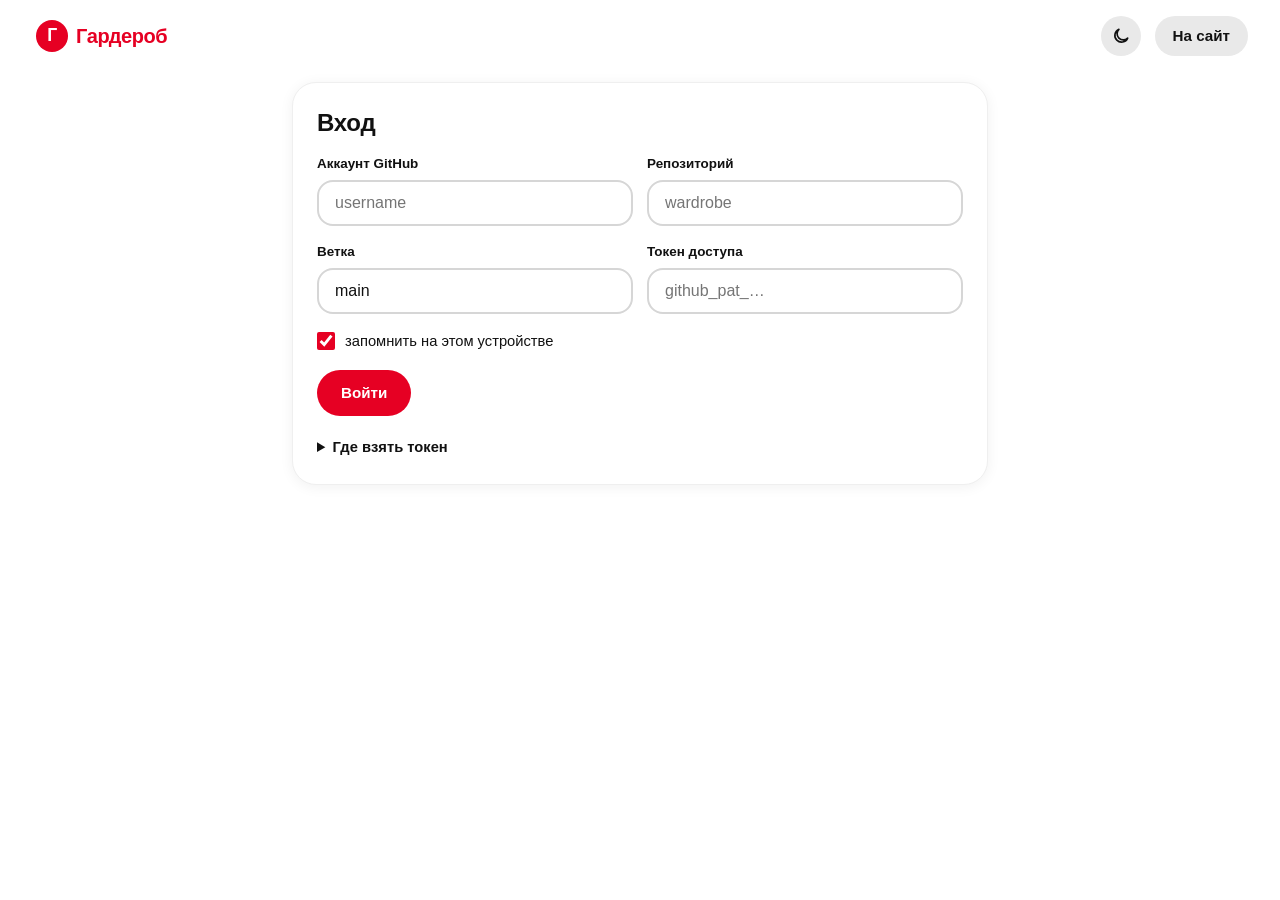
==== commit 9e5ed448: "Тёмная тема с переключателем в шапке Co-Authored-By: Claude Sonnet 5.5 <noreply@anthropic.com> Claud" ====
--- a/admin.html
+++ b/admin.html
@@ -6,13 +6,14 @@
   <meta name="theme-color" content="#ffffff">
   <meta name="robots" content="noindex,nofollow">
   <title>Гардероб · админка</title>
+  <script>try{var t=localStorage.getItem('wardrobe-theme')||(matchMedia('(prefers-color-scheme:dark)').matches?'dark':'light');document.documentElement.dataset.theme=t;}catch(e){}</script>
   <link rel="stylesheet" href="style.css">
 </head>
 <body>
   <header class="top">
     <div class="top-in">
       <h1 class="logo"><a href="./"><i>Г</i><b>Гардероб</b></a></h1>
-      <div class="side"><nav><a href="./">На сайт</a></nav></div>
+      <div class="side"><button class="theme" id="theme" type="button" aria-label="Сменить тему" title="Светлая / тёмная тема"><svg class="moon" viewBox="0 0 24 24" fill="none" stroke="currentColor" stroke-width="2" stroke-linecap="round" stroke-linejoin="round" aria-hidden="true"><path d="M20 14.5A8 8 0 1 1 9.5 4a6.5 6.5 0 0 0 10.5 10.5z"/></svg><svg class="sun" viewBox="0 0 24 24" fill="none" stroke="currentColor" stroke-width="2" stroke-linecap="round" aria-hidden="true"><circle cx="12" cy="12" r="4"/><path d="M12 2v2M12 20v2M2 12h2M20 12h2M4.9 4.9l1.4 1.4M17.7 17.7l1.4 1.4M4.9 19.1l1.4-1.4M17.7 6.3l1.4-1.4"/></svg></button><nav><a href="./">На сайт</a></nav></div>
     </div>
   </header>
 
@@ -133,5 +134,6 @@
 
   <script src="config.js"></script>
   <script src="admin.js"></script>
+  <script src="theme.js"></script>
 </body>
 </html>
--- a/style.css
+++ b/style.css
@@ -6,14 +6,18 @@
 /* ---------- основа ---------- */
 :root{
   --paper:#fff;
+  --elev:#fff;            /* карточки, поля, модалка */
   --surface:#f5f5f5;
   --chip:#e9e9e9;
   --chip-h:#dcdcdc;
   --ink:#111;
+  --on-ink:#fff;
   --mute:#767676;
   --line:#efefef;
   --edge:#d6d6d6;
   --focus:#0074e8;
+  --top-bg:rgba(255,255,255,.94);
+  --note:#333;
 
   --red:#e60023;
   --red-d:#ad081b;
@@ -31,6 +35,23 @@
   --ui:-apple-system,BlinkMacSystemFont,'Segoe UI',Roboto,'Helvetica Neue',Helvetica,Arial,sans-serif;
   --display:var(--ui);    /* админка читает это имя */
   --jp:var(--ui);
+}
+/* тёмная тема: data-theme ставит скрипт в <head> */
+:root[data-theme="dark"]{
+  color-scheme:dark;
+  --paper:#111;
+  --elev:#1c1c1c;
+  --surface:#191919;
+  --chip:#2b2b2b;
+  --chip-h:#3b3b3b;
+  --ink:#f2f2f2;
+  --on-ink:#111;
+  --mute:#a3a3a3;
+  --line:#2a2a2a;
+  --edge:#454545;
+  --focus:#5aa9ff;
+  --top-bg:rgba(17,17,17,.92);
+  --note:#d2d2d2;
 }
 *{box-sizing:border-box;margin:0;padding:0}
 html{color-scheme:light;scroll-behavior:smooth}
@@ -52,7 +73,7 @@
 .wrap.narrow{max-width:760px;padding:0 clamp(16px,4vw,32px)}
 
 /* ---------- шапка ---------- */
-.top{position:sticky;top:0;z-index:30;background:rgba(255,255,255,.94);backdrop-filter:saturate(1.4) blur(14px)}
+.top{position:sticky;top:0;z-index:30;background:var(--top-bg);backdrop-filter:saturate(1.4) blur(14px)}
 .top-in{display:flex;align-items:center;gap:12px;max-width:1800px;height:72px;margin:0 auto;padding:0 clamp(12px,2.5vw,32px)}
 .logo{flex:none;font-size:inherit;font-weight:inherit}
 .logo a{display:inline-flex;align-items:center;gap:8px;padding:6px 10px 6px 4px;border-radius:999px;color:var(--red);text-decoration:none;font-size:1.25rem;font-weight:700;letter-spacing:-.02em;transition:background .15s}
@@ -63,13 +84,20 @@
 .find{display:block;width:100%;height:48px;padding:0 20px 0 46px;border:2px solid transparent;border-radius:999px;background:var(--chip);color:var(--ink);outline:0;transition:background .15s,border-color .15s}
 .find::placeholder{color:var(--mute);opacity:1}
 .find:hover{background:var(--chip-h)}
-.find:focus{background:#fff;border-color:var(--focus)}
+.find:focus{background:var(--elev);border-color:var(--focus)}
 .find::-webkit-search-cancel-button{cursor:pointer}
 .side{display:flex;align-items:center;gap:14px;margin-left:auto}
 .count{color:var(--mute);font-size:.88rem;font-weight:500;white-space:nowrap}
 .count:empty{display:none}
 .top nav a{display:inline-flex;align-items:center;height:40px;padding:0 18px;border-radius:999px;background:var(--chip);color:var(--ink);text-decoration:none;font-size:.95rem;font-weight:600;transition:background .15s}
 .top nav a:hover{background:var(--chip-h)}
+
+.theme{display:grid;place-items:center;flex:none;width:40px;height:40px;border:0;border-radius:50%;background:var(--chip);color:var(--ink);transition:background .15s}
+.theme:hover{background:var(--chip-h)}
+.theme svg{width:20px;height:20px}
+.theme .sun{display:none}
+:root[data-theme="dark"] .theme .sun{display:block}
+:root[data-theme="dark"] .theme .moon{display:none}
 
 /* ---------- страница персонажа ---------- */
 .crumb{display:flex;flex-direction:column;align-items:center;gap:6px;padding:18px 0 4px;text-align:center}
@@ -91,7 +119,7 @@
 .seg.wide .l{display:flex;align-items:baseline;gap:6px;white-space:nowrap;overflow:hidden}
 .seg .l b{font-weight:600;font-size:.82rem}
 .bar.has-sel .seg:not(.on){opacity:.3}
-.seg.on{box-shadow:inset 0 0 0 3px #111}
+.seg.on{box-shadow:inset 0 0 0 3px var(--ink)}
 .seg:focus-visible{outline-offset:2px}
 .spectrum-note{margin-top:10px;text-align:center;color:var(--mute);font-size:.88rem}
 .spectrum-note:empty{display:none}
@@ -103,16 +131,16 @@
 .tab{flex:none;height:40px;padding:0 16px;border:0;border-radius:999px;background:var(--chip);color:var(--ink);font-size:.95rem;font-weight:600;white-space:nowrap;transition:background .15s,color .15s}
 .tab .n{margin-left:6px;font-size:.78rem;font-weight:500;opacity:.55}
 .tab:hover{background:var(--chip-h)}
-.tab.on{background:var(--ink);color:#fff}
+.tab.on{background:var(--ink);color:var(--on-ink)}
 .tab.on .n{opacity:.7}
 .row2{display:flex;flex-wrap:wrap;align-items:center;gap:8px}
 .seasons{display:flex;flex-wrap:wrap;gap:8px}
-.pill{height:36px;padding:0 14px;border:1px solid var(--edge);border-radius:999px;background:#fff;color:var(--ink);font-size:.88rem;font-weight:600;transition:background .15s,color .15s,border-color .15s}
+.pill{height:36px;padding:0 14px;border:1px solid var(--edge);border-radius:999px;background:var(--elev);color:var(--ink);font-size:.88rem;font-weight:600;transition:background .15s,color .15s,border-color .15s}
 .pill:hover{background:var(--surface)}
-.pill.on{background:var(--ink);border-color:var(--ink);color:#fff}
+.pill.on{background:var(--ink);border-color:var(--ink);color:var(--on-ink)}
 .sort{margin-left:auto;height:40px;padding:0 14px;border:0;border-radius:999px;background:var(--chip);font-size:.9rem;font-weight:600;cursor:pointer;transition:background .15s}
 .sort:hover{background:var(--chip-h)}
-.sort option{background:#fff;color:var(--ink)}
+.sort option{background:var(--elev);color:var(--ink)}
 .reset,.rnd{height:40px;padding:0 18px;border:0;border-radius:999px;font-size:.9rem;font-weight:600;transition:background .15s,transform .1s}
 .rnd{background:var(--red);color:var(--on-red)}
 .rnd:hover{background:var(--red-d)}
@@ -142,11 +170,11 @@
 .item:hover .pin,.item:focus-visible .pin{opacity:1;translate:0 0}
 .ph .pin:hover{background:var(--red-d)}
 .ph.noimg{display:grid;place-items:center;aspect-ratio:3/4;font:700 3rem var(--ui);color:rgba(0,0,0,.55)}
-.ph .cnt{position:absolute;z-index:2;left:10px;bottom:10px;padding:2px 10px;border-radius:999px;background:rgba(255,255,255,.92);color:var(--ink);font-size:.78rem;font-weight:600}
+.ph .cnt{position:absolute;z-index:2;left:10px;bottom:10px;padding:2px 10px;border-radius:999px;background:rgba(255,255,255,.92);color:#111;font-size:.78rem;font-weight:600}
 .nm{display:block;margin:8px 4px 0;font-size:.92rem;font-weight:600;line-height:1.25;text-wrap:balance;overflow-wrap:anywhere}
 .sub{display:flex;align-items:center;justify-content:space-between;gap:10px;margin:5px 4px 0;min-height:16px}
 .dots{display:inline-flex;align-items:center}
-.dot{width:14px;height:14px;border-radius:50%;border:1px solid rgba(0,0,0,.18);margin-right:-4px;box-shadow:0 0 0 2px #fff}
+.dot{width:14px;height:14px;border-radius:50%;border:1px solid rgba(0,0,0,.18);margin-right:-4px;box-shadow:0 0 0 2px var(--paper)}
 .dots .dot:last-child{margin-right:0}
 .ssn{min-width:0;overflow:hidden;text-overflow:ellipsis;white-space:nowrap;color:var(--mute);font-size:.78rem}
 .new{position:absolute;z-index:3;top:10px;left:10px;height:24px;padding:0 10px;display:inline-flex;align-items:center;border-radius:999px;background:var(--red);color:var(--on-red);font-size:.72rem;font-weight:700;letter-spacing:.02em;pointer-events:none}
@@ -167,11 +195,11 @@
 .empty a:hover,.empty button:hover{background:var(--red-d)}
 
 /* ---------- карточка вещи (как закрытый пин) ---------- */
-dialog{margin:auto;width:100%;max-width:min(1016px,94vw);max-height:92vh;overflow:auto;padding:0;border:0;border-radius:32px;background:#fff;color:var(--ink);box-shadow:0 12px 60px rgba(0,0,0,.28)}
+dialog{margin:auto;width:100%;max-width:min(1016px,94vw);max-height:92vh;overflow:auto;padding:0;border:0;border-radius:32px;background:var(--elev);color:var(--ink);box-shadow:0 12px 60px rgba(0,0,0,.28)}
 dialog[open]{animation:pop .3s cubic-bezier(.2,.8,.2,1)}
 @keyframes pop{from{opacity:0;transform:translateY(16px) scale(.98)}}
 dialog::backdrop{background:rgba(0,0,0,.6)}
-.x{position:absolute;top:14px;right:14px;z-index:5;width:44px;height:44px;border:0;border-radius:50%;background:#fff;color:var(--ink);font-size:1.6rem;line-height:1;box-shadow:0 2px 10px rgba(0,0,0,.2);transition:background .15s}
+.x{position:absolute;top:14px;right:14px;z-index:5;width:44px;height:44px;border:0;border-radius:50%;background:var(--elev);color:var(--ink);font-size:1.6rem;line-height:1;box-shadow:0 2px 10px rgba(0,0,0,.2);transition:background .15s}
 .x:hover{background:var(--chip)}
 .m{display:grid;grid-template-columns:minmax(0,1.1fr) minmax(0,1fr)}
 .gal{min-width:0;background:var(--surface)}
@@ -190,7 +218,7 @@
 .facts .sw-line{display:flex;flex-wrap:wrap;align-items:center;gap:6px 14px}
 .facts .sw-line span{display:inline-flex;align-items:center;gap:8px}
 .facts .dot{width:16px;height:16px;margin:0;box-shadow:none}
-.note{white-space:pre-wrap;padding:14px 16px;border-radius:16px;background:var(--surface);font-size:.95rem;line-height:1.55;color:#333}
+.note{white-space:pre-wrap;padding:14px 16px;border-radius:16px;background:var(--surface);font-size:.95rem;line-height:1.55;color:var(--note)}
 .mnav{display:flex;gap:10px;margin-top:auto;padding-top:12px}
 .mnav button{flex:1;height:48px;border:0;border-radius:999px;background:var(--chip);font-size:.95rem;font-weight:600;transition:background .15s}
 .mnav button:hover{background:var(--chip-h)}
@@ -219,14 +247,16 @@
 /* ---------- админка ---------- */
 .admin{position:relative;max-width:760px;margin:0 auto;padding:10px clamp(16px,4vw,32px) 90px}
 .admin h2{font:700 1.5rem/1.2 var(--ui);letter-spacing:-.01em;margin-bottom:16px}
-.panel{margin-bottom:24px;padding:26px 24px;background:#fff;border:1px solid var(--line);border-radius:24px;box-shadow:0 2px 14px rgba(0,0,0,.06)}
+.panel{margin-bottom:24px;padding:26px 24px;background:var(--elev);border:1px solid var(--line);border-radius:24px;box-shadow:0 2px 14px rgba(0,0,0,.06)}
 .status{margin:6px 0 20px;padding:14px 18px;border-radius:16px;background:var(--surface);font-size:.94rem}
 .status.ok{background:#e6f5ec;color:#0a5c2e}
 .status.err{background:#fde8e8;color:#9e1212}
+:root[data-theme="dark"] .status.ok{background:#14301f;color:#8fe0ae}
+:root[data-theme="dark"] .status.err{background:#3a1717;color:#ff9a9a}
 .two{display:grid;grid-template-columns:1fr 1fr;gap:14px}
 @media (max-width:560px){.two{grid-template-columns:1fr}.panel{padding:22px 16px}}
 .field{display:block;margin-bottom:16px;font-size:.84rem;font-weight:600;color:var(--ink)}
-.field input,.field textarea,.field select{display:block;width:100%;margin-top:6px;padding:12px 16px;border:2px solid var(--edge);border-radius:16px;background:#fff;color:var(--ink);font:400 1rem var(--ui);outline:0;transition:border-color .15s}
+.field input,.field textarea,.field select{display:block;width:100%;margin-top:6px;padding:12px 16px;border:2px solid var(--edge);border-radius:16px;background:var(--elev);color:var(--ink);font:400 1rem var(--ui);outline:0;transition:border-color .15s}
 .field input:focus,.field textarea:focus,.field select:focus{border-color:var(--focus)}
 .field textarea{resize:vertical}
 .check{display:flex;align-items:center;gap:10px;margin-bottom:14px;font-size:.92rem}
@@ -258,8 +288,8 @@
 .tb{position:relative;aspect-ratio:3/4;border-radius:12px;overflow:hidden;background:var(--chip);cursor:pointer}
 .tb img{display:block;width:100%;height:100%;object-fit:cover}
 .tb.first{outline:3px solid var(--ink);outline-offset:2px}
-.tb.first::after{content:'обложка';position:absolute;left:0;right:0;bottom:0;padding:3px 0;text-align:center;font-size:.7rem;font-weight:600;background:var(--ink);color:#fff}
-.tb .rm{position:absolute;top:5px;right:5px;width:26px;height:26px;border:0;border-radius:50%;background:rgba(255,255,255,.92);color:var(--ink);font-size:1.1rem;line-height:1}
+.tb.first::after{content:'обложка';position:absolute;left:0;right:0;bottom:0;padding:3px 0;text-align:center;font-size:.7rem;font-weight:600;background:var(--ink);color:var(--on-ink)}
+.tb .rm{position:absolute;top:5px;right:5px;width:26px;height:26px;border:0;border-radius:50%;background:rgba(255,255,255,.92);color:#111;font-size:1.1rem;line-height:1}
 .tb .rm:hover{background:var(--red);color:var(--on-red)}
 .chips{display:flex;flex-wrap:wrap;gap:8px;margin:16px 0 18px}
 .chip{display:inline-flex;align-items:center;gap:8px;padding:4px 6px 4px 14px;border-radius:999px;background:var(--chip);font-size:.92rem;font-weight:600}
@@ -267,7 +297,7 @@
 .chip button{width:26px;height:26px;border:0;border-radius:50%;background:none;color:var(--mute);font-size:1.1rem;line-height:1;transition:background .15s,color .15s}
 .chip button:hover{background:var(--red);color:var(--on-red)}
 .inline{display:flex;gap:10px;flex-wrap:wrap}
-.inline input{flex:1 1 220px;min-width:0;padding:12px 16px;border:2px solid var(--edge);border-radius:16px;background:#fff;color:var(--ink);outline:0;transition:border-color .15s}
+.inline input{flex:1 1 220px;min-width:0;padding:12px 16px;border:2px solid var(--edge);border-radius:16px;background:var(--elev);color:var(--ink);outline:0;transition:border-color .15s}
 .inline input:focus{border-color:var(--focus)}
 .cover-row{display:flex;gap:20px;align-items:center;flex-wrap:wrap}
 .cover-prev{width:104px;aspect-ratio:3/4;display:grid;place-items:center;border:2px dashed var(--edge);border-radius:16px;background:var(--surface);overflow:hidden;color:var(--mute);font-size:.74rem;text-align:center}
